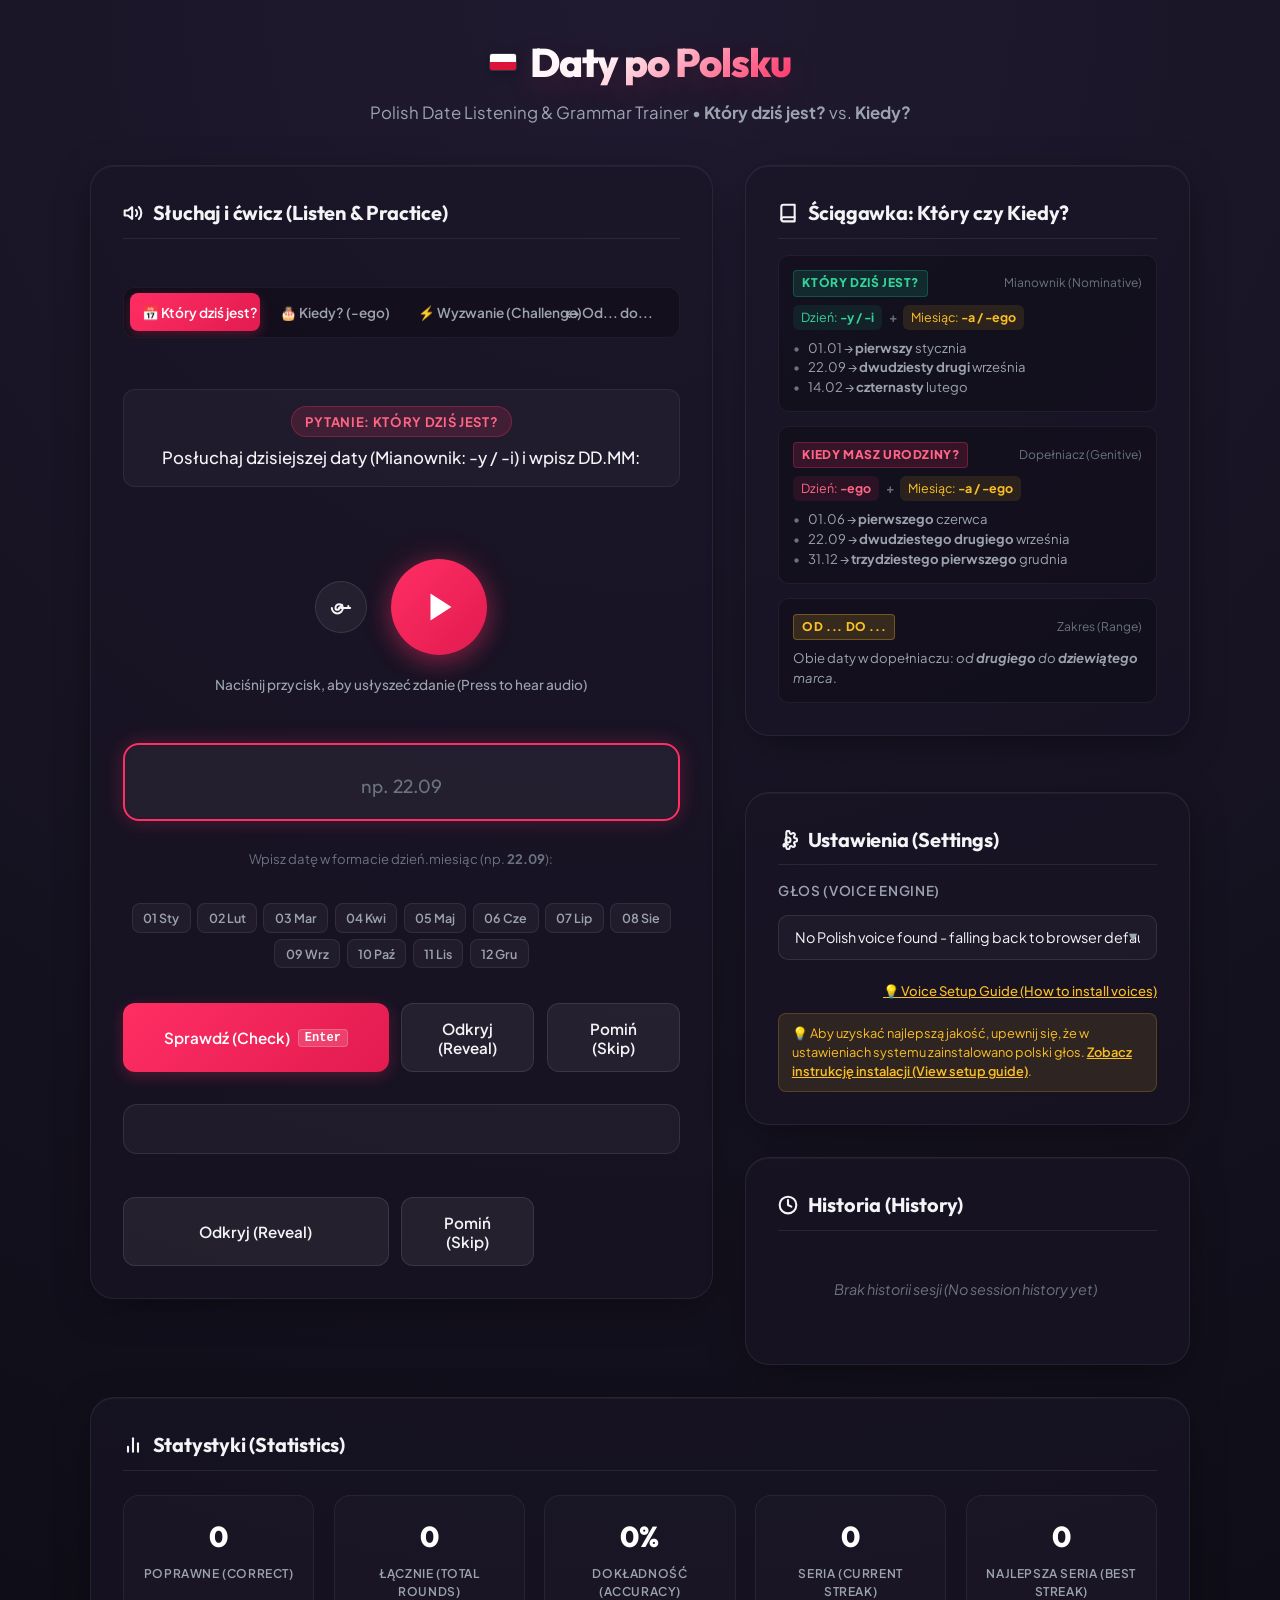
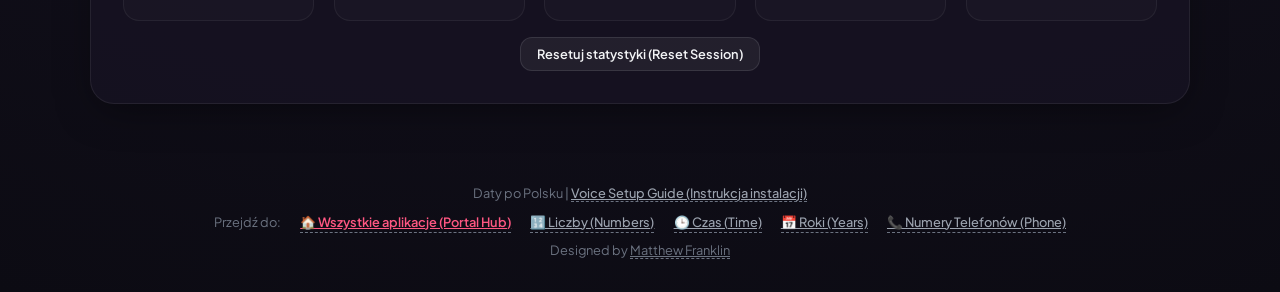
==== index.html @ b7b201a8 "Link Matthew Franklin to LinkedIn profile in footer" ====
<!DOCTYPE html>
<html lang="pl" translate="no">
<head>
  <meta charset="UTF-8">
  <meta name="viewport" content="width=device-width, initial-scale=1.0">
  <meta name="google" content="notranslate">
  <meta name="google-site-verification" content="v5Ync3db5ME_PkkIbZeIAOeTJxsqjsdKLY2sR4P2wmw" />
  <meta name="msvalidate.01" content="9C61C7104EEFD86EE01BC7C913FAF955" />
  <title>Daty po Polsku | Polish Dates (Który vs Kiedy) Practice</title>
  <meta name="description" content="Master Polish calendar dates listening practice and grammatical declensions: Który dziś jest? vs Kiedy? (-y/-i vs -ego) and date ranges (od... do...).">
  <link rel="stylesheet" href="style.css">
  <link rel="icon" type="image/svg+xml" href="favicon.svg">

  <!-- GoatCounter analytics -->
  <script data-goatcounter="https://ippikin.goatcounter.com/count"
          async src="//gc.zgo.at/count.js"></script>
</head>
<body>
  <div class="container">
    <header>
      <div class="logo-wrapper">
        <div class="polish-flag-badge">
          <div class="flag-white"></div>
          <div class="flag-red"></div>
        </div>
        <h1>Daty po Polsku</h1>
      </div>
      <p>Polish Date Listening & Grammar Trainer • <strong>Który dziś jest?</strong> vs. <strong>Kiedy?</strong></p>
    </header>

    <main class="app-grid">
      <!-- Left Column: Interactive Practice -->
      <section class="glass-panel practice-card" id="practice-card-section">
        <div class="practice-header">
          <h2 class="panel-title">
            <svg width="20" height="20" viewBox="0 0 24 24" fill="none" stroke="currentColor" stroke-width="2.5" stroke-linecap="round" stroke-linejoin="round">
              <polygon points="11 5 6 9 2 9 2 15 6 15 11 19 11 5"></polygon>
              <path d="M19.07 4.93a10 10 0 0 1 0 14.14M15.54 8.46a5 5 0 0 1 0 7.07"></path>
            </svg>
            Słuchaj i ćwicz (Listen & Practice)
          </h2>
        </div>

        <!-- Mode Selector Tabs -->
        <div class="mode-tabs" role="tablist">
          <button class="mode-tab active" data-mode="ktory" title="Mianownik (-y / -i): Dziś jest...">
            📅 Który dziś jest?
          </button>
          <button class="mode-tab" data-mode="kiedy" title="Dopełniacz (-ego): Urodziny mam...">
            🎂 Kiedy? (-ego)
          </button>
          <button class="mode-tab" data-mode="challenge" title="Grammar Challenge: Wybierz poprawną końcówkę">
            ⚡ Wyzwanie (Challenge)
          </button>
          <button class="mode-tab" data-mode="ranges" title="Zakres dat: Od... do...">
            ↔️ Od... do...
          </button>
        </div>

        <!-- Context & Question Banner -->
        <div class="context-banner" id="context-banner">
          <div class="context-badge" id="context-badge">Pytanie: Który dziś jest?</div>
          <div class="context-prompt" id="context-prompt">Posłuchaj daty i zapisz dzień oraz miesiąc (DD.MM)</div>
        </div>

        <div class="audio-section">
          <div class="audio-controls">
            <!-- Slow Speech Button -->
            <button class="play-slow-btn" id="play-slow-btn" title="Graj powoli (Play slow speed - 0.55x)">
              <svg xmlns="http://www.w3.org/2000/svg" width="22" height="22" viewBox="0 0 24 24" fill="none" stroke="currentColor" stroke-width="2.2" stroke-linecap="round" stroke-linejoin="round">
                <path d="M2 13a6 6 0 1 0 12 0 4 4 0 1 0-8 0 2 2 0 1 0 4 0" />
                <path d="m10 13 3.3-3.3" />
                <path d="M12 13h10" />
                <path d="M20 11v2" />
              </svg>
            </button>

            <!-- Main Play Button -->
            <button class="play-main-btn" id="play-btn" title="Graj (Play normal speed - 1.0x)">
              <svg viewBox="0 0 24 24">
                <polygon points="5,3 19,12 5,21"></polygon>
              </svg>
            </button>
          </div>
          <div class="audio-hint" id="audio-hint">Naciśnij przycisk, aby usłyszeć zdanie (Press to hear audio)</div>
        </div>

        <!-- Input Form (Standard Date Input) -->
        <div class="input-form" id="standard-input-form">
          <div class="input-group">
            <input type="text" id="user-input" class="input-field" placeholder="DD.MM (np. 20.03)" autocomplete="off" required>
          </div>
          <div class="input-helper-text" id="input-helper-text">Wpisz datę w formacie dzień.miesiąc (np. <strong>15.05</strong>) lub wybierz poniżej:</div>
          
          <!-- Quick Month helper chips -->
          <div class="month-chips" id="month-chips">
            <button type="button" class="month-chip" data-month="01">01 Sty</button>
            <button type="button" class="month-chip" data-month="02">02 Lut</button>
            <button type="button" class="month-chip" data-month="03">03 Mar</button>
            <button type="button" class="month-chip" data-month="04">04 Kwi</button>
            <button type="button" class="month-chip" data-month="05">05 Maj</button>
            <button type="button" class="month-chip" data-month="06">06 Cze</button>
            <button type="button" class="month-chip" data-month="07">07 Lip</button>
            <button type="button" class="month-chip" data-month="08">08 Sie</button>
            <button type="button" class="month-chip" data-month="09">09 Wrz</button>
            <button type="button" class="month-chip" data-month="10">10 Paź</button>
            <button type="button" class="month-chip" data-month="11">11 Lis</button>
            <button type="button" class="month-chip" data-month="12">12 Gru</button>
          </div>

          <div class="form-buttons">
            <button class="btn btn-primary" id="check-btn">Sprawdź (Check) <span class="kbd">Enter</span></button>
            <button class="btn btn-secondary" id="reveal-btn" title="Odkryj odpowiedź (Reveal spelling and answer)">Odkryj (Reveal)</button>
            <button class="btn btn-secondary" id="skip-btn" title="Pomiń tę datę (Skip to next date)">Pomiń (Skip)</button>
          </div>
        </div>

        <!-- Grammar Choice Form (For Mode 3: Challenge) -->
        <div class="grammar-choice-form hidden" id="grammar-choice-form">
          <div class="grammar-sentence-box" id="grammar-sentence-box">
            <!-- Rendered by JS -->
          </div>
          <div class="grammar-choices-grid" id="grammar-choices-grid">
            <!-- Buttons injected by JS -->
          </div>
          <div class="form-buttons" style="margin-top: 1.2rem;">
            <button class="btn btn-secondary" id="challenge-reveal-btn">Odkryj (Reveal)</button>
            <button class="btn btn-secondary" id="challenge-skip-btn">Pomiń (Skip)</button>
          </div>
        </div>

        <!-- Feedback UI -->
        <div class="feedback hidden" id="feedback">
          <div class="feedback-header">
            <h3 id="feedback-title">Dobrze! (Correct!)</h3>
          </div>
          <div class="feedback-details" id="feedback-message">
            Data: <strong>01.06</strong>
          </div>
          <div class="feedback-spelling" id="feedback-spelling">
            Słownie (In words): <span class="polish-spelling-highlight">pierwszego czerwca</span>
          </div>
          <div class="grammar-rule-tip" id="grammar-rule-tip">
            💡 <strong>Reguła (Rule):</strong> W pytaniu <em>Kiedy?</em> dzień otrzymuje końcówkę <strong>-ego</strong>, a miesiąc dopełniacz <strong>-a / -ego</strong>.
          </div>
        </div>
      </section>

      <!-- Right Column: Settings & Grammar Cheat Sheet -->
      <div class="config-card">
        <!-- Grammar Cheat Sheet Card -->
        <section class="glass-panel cheat-sheet-card">
          <h2 class="panel-title">
            <svg width="20" height="20" viewBox="0 0 24 24" fill="none" stroke="currentColor" stroke-width="2.5" stroke-linecap="round" stroke-linejoin="round">
              <path d="M4 19.5A2.5 2.5 0 0 1 6.5 17H20"></path>
              <path d="M6.5 2H20v20H6.5A2.5 2.5 0 0 1 4 19.5v-15A2.5 2.5 0 0 1 6.5 2z"></path>
            </svg>
            Ściągawka: Który czy Kiedy?
          </h2>

          <div class="cheat-sheet-content">
            <div class="rule-box rule-ktory">
              <div class="rule-header">
                <span class="rule-tag tag-ktory">KTÓRY DZIŚ JEST?</span>
                <span class="rule-sub">Mianownik (Nominative)</span>
              </div>
              <div class="rule-formula">
                <span class="badge-formula nom-badge">Dzień: <strong>-y / -i</strong></span>
                <span class="formula-plus">+</span>
                <span class="badge-formula month-badge">Miesiąc: <strong>-a / -ego</strong></span>
              </div>
              <ul class="rule-examples">
                <li>01.01 → <strong>pierwszy</strong> stycznia</li>
                <li>22.09 → <strong>dwudziesty drugi</strong> września</li>
                <li>14.02 → <strong>czternasty</strong> lutego</li>
              </ul>
            </div>

            <div class="rule-box rule-kiedy">
              <div class="rule-header">
                <span class="rule-tag tag-kiedy">KIEDY MASZ URODZINY?</span>
                <span class="rule-sub">Dopełniacz (Genitive)</span>
              </div>
              <div class="rule-formula">
                <span class="badge-formula gen-badge">Dzień: <strong>-ego</strong></span>
                <span class="formula-plus">+</span>
                <span class="badge-formula month-badge">Miesiąc: <strong>-a / -ego</strong></span>
              </div>
              <ul class="rule-examples">
                <li>01.06 → <strong>pierwszego</strong> czerwca</li>
                <li>22.09 → <strong>dwudziestego drugiego</strong> września</li>
                <li>31.12 → <strong>trzydziestego pierwszego</strong> grudnia</li>
              </ul>
            </div>

            <div class="rule-box rule-od-do">
              <div class="rule-header">
                <span class="rule-tag tag-od-do">OD ... DO ...</span>
                <span class="rule-sub">Zakres (Range)</span>
              </div>
              <p class="rule-text">Obie daty w dopełniaczu: <em>od <strong>drugiego</strong> do <strong>dziewiątego</strong> marca</em>.</p>
            </div>
          </div>
        </section>

        <!-- Settings Panel -->
        <section class="glass-panel">
          <h2 class="panel-title">
            <svg width="20" height="20" viewBox="0 0 24 24" fill="none" stroke="currentColor" stroke-width="2.5" stroke-linecap="round" stroke-linejoin="round">
              <circle cx="12" cy="12" r="3"></circle>
              <path d="M19.4 15a1.65 1.65 0 0 0 .33 1.82l.06.06a2 2 0 1 1-2.83 2.83l-.06-.06a1.65 1.65 0 0 0-1.82-.33 1.65 1.65 0 0 0-1 1.51V21a2 2 0 0 1-4 0v-.09A1.65 1.65 0 0 0 9 19.4a1.65 1.65 0 0 0-1.82.33l-.06.06a2 2 0 1 1 2.83-2.83l.06.06a1.65 1.65 0 0 0 1.82.33H9a1.65 1.65 0 0 0 1-1.51V3a2 2 0 0 1 4 0v.09a1.65 1.65 0 0 0 1 1.51 1.65 1.65 0 0 0 1.82-.33l.06-.06a2 2 0 1 1 2.83 2.83l-.06.06a1.65 1.65 0 0 0-.33 1.82V9a1.65 1.65 0 0 0 1.51 1H21a2 2 0 0 1 0 4h-.09a1.65 1.65 0 0 0-1.51 1z"></path>
            </svg>
            Ustawienia (Settings)
          </h2>

          <div class="section-group">
            <label for="voice-select">Głos (Voice Engine)</label>
            <div class="select-wrapper">
              <select id="voice-select" class="custom-select">
                <option value="">Wyszukiwanie głosów... (Loading voices...)</option>
              </select>
            </div>
            <div style="margin-top: 0.5rem; display: flex; justify-content: flex-end;">
              <a href="instructions.html" style="font-size: 0.82rem; color: #fbbf24; text-decoration: underline; font-weight: 500;">
                💡 Voice Setup Guide (How to install voices)
              </a>
            </div>
            <div class="voice-warning" id="voice-warning">
              💡 Aby uzyskać najlepszą jakość, upewnij się, że w ustawieniach systemu zainstalowano polski głos. <a href="instructions.html" style="color: #fbbf24; text-decoration: underline; font-weight: 600;">Zobacz instrukcję instalacji (View setup guide)</a>.
            </div>
          </div>
        </section>

        <!-- History Panel -->
        <section class="glass-panel history-card">
          <h2 class="panel-title">
            <svg width="20" height="20" viewBox="0 0 24 24" fill="none" stroke="currentColor" stroke-width="2.5" stroke-linecap="round" stroke-linejoin="round">
              <circle cx="12" cy="12" r="10"></circle>
              <polyline points="12 6 12 12 16 14"></polyline>
            </svg>
            Historia (History)
          </h2>
          <ul class="history-list" id="history-list">
            <li class="history-empty">Brak historii sesji (No session history yet)</li>
          </ul>
        </section>
      </div>

      <!-- Statistics Panel (Full Width Bottom) -->
      <section class="glass-panel stats-container">
        <h2 class="panel-title" style="margin-bottom: 1.5rem;">
          <svg width="20" height="20" viewBox="0 0 24 24" fill="none" stroke="currentColor" stroke-width="2.5" stroke-linecap="round" stroke-linejoin="round">
            <line x1="18" y1="20" x2="18" y2="10"></line>
            <line x1="12" y1="20" x2="12" y2="4"></line>
            <line x1="6" y1="20" x2="6" y2="14"></line>
          </svg>
          Statystyki (Statistics)
        </h2>
        <div class="stats-grid">
          <div class="stat-card">
            <div class="stat-val" id="stats-correct">0</div>
            <div class="stat-label">Poprawne (Correct)</div>
          </div>
          <div class="stat-card">
            <div class="stat-val" id="stats-total">0</div>
            <div class="stat-label">Łącznie (Total Rounds)</div>
          </div>
          <div class="stat-card">
            <div class="stat-val" id="stats-accuracy">0%</div>
            <div class="stat-label">Dokładność (Accuracy)</div>
          </div>
          <div class="stat-card">
            <div class="stat-val" id="stats-streak">0</div>
            <div class="stat-label">Seria (Current Streak)</div>
          </div>
          <div class="stat-card">
            <div class="stat-val" id="stats-max-streak">0</div>
            <div class="stat-label">Najlepsza seria (Best Streak)</div>
          </div>
        </div>
        <div style="display: flex; justify-content: center;">
          <button class="btn btn-secondary reset-stats-btn" id="reset-stats-btn">Resetuj statystyki (Reset Session)</button>
        </div>
      </section>
    </main>

    <footer>
      <p>Daty po Polsku | <a href="instructions.html" style="color: var(--text-secondary); text-decoration: underline; font-weight: 500;">Voice Setup Guide (Instrukcja instalacji)</a></p>
      <p style="margin-top: 0.6rem; display: flex; gap: 1.2rem; justify-content: center; flex-wrap: wrap;">
        <span>Przejdź do:</span>
        <a href="https://ippikin.github.io/" style="color: var(--accent-red-hover); text-decoration: underline; font-weight: 600; display: inline-flex; align-items: center; gap: 4px; vertical-align: middle;">
          🏠 Wszystkie aplikacje (Portal Hub)
        </a>
        <a href="https://ippikin.github.io/polish-number-practice/" style="color: var(--text-secondary); text-decoration: underline; font-weight: 500; display: inline-flex; align-items: center; gap: 4px; vertical-align: middle;">
          🔢 Liczby (Numbers)
        </a>
        <a href="https://ippikin.github.io/polish-times-practice/" style="color: var(--text-secondary); text-decoration: underline; font-weight: 500; display: inline-flex; align-items: center; gap: 4px; vertical-align: middle;">
          🕒 Czas (Time)
        </a>
        <a href="https://ippikin.github.io/polish-years-practice/" style="color: var(--text-secondary); text-decoration: underline; font-weight: 500; display: inline-flex; align-items: center; gap: 4px; vertical-align: middle;">
          📅 Roki (Years)
        </a>
        <a href="https://ippikin.github.io/polish-telephone-practice/" style="color: var(--text-secondary); text-decoration: underline; font-weight: 500; display: inline-flex; align-items: center; gap: 4px; vertical-align: middle;">
          📞 Numery Telefonów (Phone)
        </a>
      </p>
      <p style="margin-top: 0.5rem;">Designed by <a href="https://www.linkedin.com/in/matthew-franklin-eu-uk/" target="_blank" rel="noopener noreferrer" style="color: inherit; text-decoration: underline;">Matthew Franklin</a></p>
    </footer>
  </div>

  <script src="app.js?v=1"></script>
</body>
</html>
---- style.css ----
/* 
   Polish Number Listening Practice - Styling
   Dark Glassmorphism Theme with Polish Flag Crimson/White Accents
*/

@import url('https://fonts.googleapis.com/css2?family=Outfit:wght@300;400;500;600;700;800&family=Plus+Jakarta+Sans:wght@300;400;500;600;700&display=swap');

:root {
  --bg-gradient: radial-gradient(circle at 50% 0%, #201a30 0%, #0c0b13 100%);
  --panel-bg: rgba(25, 21, 38, 0.65);
  --panel-border: rgba(255, 255, 255, 0.07);
  --panel-glow: 0 10px 40px -10px rgba(0, 0, 0, 0.5);
  
  --accent-red: #ff2e63;
  --accent-red-glow: rgba(255, 46, 99, 0.25);
  --accent-red-hover: #ff5782;
  
  --accent-white: #ffffff;
  --accent-white-glow: rgba(255, 255, 255, 0.15);
  
  --text-primary: #f3f4f6;
  --text-secondary: #9ca3af;
  --text-muted: #6b7280;
  
  --color-success: #10b981;
  --color-success-glow: rgba(16, 185, 129, 0.15);
  --color-danger: #ef4444;
  --color-danger-glow: rgba(239, 68, 68, 0.15);
  
  --font-display: 'Outfit', sans-serif;
  --font-sans: 'Plus Jakarta Sans', sans-serif;
  
  --transition-smooth: all 0.3s cubic-bezier(0.4, 0, 0.2, 1);
  --transition-bounce: all 0.4s cubic-bezier(0.175, 0.885, 0.32, 1.275);
}

* {
  box-sizing: border-box;
  margin: 0;
  padding: 0;
}

body {
  font-family: var(--font-sans);
  background: var(--bg-gradient);
  color: var(--text-primary);
  min-height: 100vh;
  display: flex;
  flex-direction: column;
  align-items: center;
  padding: 2rem 1rem;
  overflow-x: hidden;
  line-height: 1.5;
}

.container {
  width: 100%;
  max-width: 1100px;
  margin: 0 auto;
  display: flex;
  flex-direction: column;
  gap: 2rem;
}

/* Header Styling */
header {
  text-align: center;
  margin-bottom: 0.5rem;
  animation: fadeInDown 0.8s ease-out;
}

.logo-wrapper {
  display: flex;
  align-items: center;
  justify-content: center;
  gap: 0.8rem;
  margin-bottom: 0.5rem;
}

.polish-flag-badge {
  display: inline-flex;
  flex-direction: column;
  width: 28px;
  height: 18px;
  border-radius: 3px;
  overflow: hidden;
  box-shadow: 0 2px 8px rgba(0, 0, 0, 0.3);
  border: 1px solid rgba(255, 255, 255, 0.1);
}

.flag-white {
  background: #ffffff;
  flex: 1;
}

.flag-red {
  background: #dc143c;
  flex: 1;
}

h1 {
  font-family: var(--font-display);
  font-weight: 800;
  font-size: 2.5rem;
  letter-spacing: -0.025em;
  background: linear-gradient(135deg, var(--accent-white) 30%, var(--accent-red) 100%);
  -webkit-background-clip: text;
  -webkit-text-fill-color: transparent;
  text-shadow: 0 10px 30px rgba(255, 46, 99, 0.15);
}

header p {
  color: var(--text-secondary);
  font-size: 1.05rem;
  font-weight: 400;
}

/* Main Grid Layout */
.app-grid {
  display: grid;
  grid-template-columns: 1.4fr 1fr;
  gap: 2rem;
  align-items: start;
  animation: fadeInUp 0.8s ease-out 0.2s both;
}

@media (max-width: 900px) {
  .app-grid {
    grid-template-columns: 1fr;
  }
}

/* Glassmorphic Panel Base */
.glass-panel {
  background: var(--panel-bg);
  backdrop-filter: blur(16px);
  -webkit-backdrop-filter: blur(16px);
  border: 1px solid var(--panel-border);
  border-radius: 24px;
  padding: 2rem;
  box-shadow: var(--panel-glow), inset 0 1px 1px rgba(255, 255, 255, 0.05);
  transition: var(--transition-smooth);
}

.glass-panel:hover {
  border-color: rgba(255, 255, 255, 0.12);
  box-shadow: 0 15px 50px -10px rgba(0, 0, 0, 0.6), 0 0 30px rgba(255, 46, 99, 0.03);
}

/* Main Practice Card */
.practice-card {
  display: flex;
  flex-direction: column;
  gap: 2rem;
  position: relative;
  overflow: hidden;
}

/* Audio Player Section */
.audio-section {
  display: flex;
  flex-direction: column;
  align-items: center;
  gap: 1.2rem;
  padding: 1rem 0;
}

.audio-controls {
  display: flex;
  gap: 1.5rem;
  align-items: center;
}

.play-main-btn {
  width: 96px;
  height: 96px;
  border-radius: 50%;
  background: linear-gradient(135deg, var(--accent-red) 0%, #e21b50 100%);
  border: none;
  cursor: pointer;
  display: flex;
  align-items: center;
  justify-content: center;
  box-shadow: 0 0 30px var(--accent-red-glow), 0 8px 24px rgba(255, 46, 99, 0.3);
  transition: var(--transition-bounce);
  outline: none;
  position: relative;
}

.play-main-btn::after {
  content: '';
  position: absolute;
  top: -6px;
  left: -6px;
  right: -6px;
  bottom: -6px;
  border-radius: 50%;
  border: 2px solid var(--accent-red);
  opacity: 0;
  transition: var(--transition-smooth);
}

.play-main-btn:hover {
  transform: scale(1.08);
  box-shadow: 0 0 45px rgba(255, 46, 99, 0.5), 0 10px 28px rgba(255, 46, 99, 0.4);
}

.play-main-btn:hover::after {
  opacity: 0.4;
  transform: scale(1.05);
}

.play-main-btn:active {
  transform: scale(0.95);
}

.play-main-btn svg {
  width: 36px;
  height: 36px;
  fill: #ffffff;
  margin-left: 4px; /* offset play icon visually */
  transition: var(--transition-smooth);
}

.play-main-btn.playing {
  animation: pulse 1.2s infinite;
  background: linear-gradient(135deg, #10b981 0%, #059669 100%);
  box-shadow: 0 0 30px rgba(16, 185, 129, 0.4);
}

.play-main-btn.playing svg {
  margin-left: 0;
  transform: scale(1.1);
}

.play-slow-btn {
  background: rgba(255, 255, 255, 0.05);
  border: 1px solid rgba(255, 255, 255, 0.1);
  color: var(--text-primary);
  width: 52px;
  height: 52px;
  border-radius: 50%;
  cursor: pointer;
  display: flex;
  align-items: center;
  justify-content: center;
  transition: var(--transition-smooth);
}

.play-slow-btn:hover {
  background: rgba(255, 255, 255, 0.12);
  border-color: rgba(255, 255, 255, 0.2);
  transform: scale(1.05);
}

.play-slow-btn.playing {
  background: var(--color-success-glow);
  color: var(--color-success);
  border-color: var(--color-success);
}

.audio-hint {
  font-size: 0.85rem;
  color: var(--text-secondary);
  font-weight: 500;
  display: flex;
  align-items: center;
  gap: 0.4rem;
}

/* Practice Input Form */
.input-form {
  display: flex;
  flex-direction: column;
  gap: 1.2rem;
  width: 100%;
}

.input-group {
  position: relative;
  display: flex;
  align-items: center;
  border-radius: 16px;
  background: rgba(255, 255, 255, 0.03);
  border: 2px solid rgba(255, 255, 255, 0.08);
  transition: var(--transition-smooth);
  box-shadow: inset 0 2px 4px rgba(0, 0, 0, 0.2);
}

.input-group:focus-within {
  border-color: var(--accent-red);
  box-shadow: 0 0 20px var(--accent-red-glow), inset 0 2px 4px rgba(0, 0, 0, 0.1);
  background: rgba(255, 255, 255, 0.05);
}

.input-field {
  width: 100%;
  background: transparent;
  border: none;
  outline: none;
  color: #ffffff;
  font-family: var(--font-display);
  font-size: 1.8rem;
  font-weight: 700;
  padding: 1.2rem 1.5rem;
  text-align: center;
  letter-spacing: 2px;
}

.input-field::placeholder {
  color: var(--text-muted);
  font-size: 1.2rem;
  font-weight: 400;
  letter-spacing: 0;
}

/* Chrome/Safari spin button removal */
.input-field::-webkit-outer-spin-button,
.input-field::-webkit-inner-spin-button {
  -webkit-appearance: none;
  margin: 0;
}

/* Firefox spin button removal */
.input-field[type=number] {
  -moz-appearance: textfield;
}

.form-buttons {
  display: grid;
  grid-template-columns: 2fr 1fr 1fr;
  gap: 0.8rem;
}

@media (max-width: 500px) {
  .form-buttons {
    grid-template-columns: 1fr;
  }
}

/* Buttons Base */
.btn {
  font-family: var(--font-sans);
  font-weight: 600;
  font-size: 0.95rem;
  padding: 0.9rem 1.5rem;
  border-radius: 12px;
  cursor: pointer;
  transition: var(--transition-smooth);
  display: inline-flex;
  align-items: center;
  justify-content: center;
  gap: 0.5rem;
  outline: none;
  text-decoration: none;
}

.btn-primary {
  background: linear-gradient(135deg, var(--accent-red) 0%, #e21b50 100%);
  color: #ffffff;
  border: none;
  box-shadow: 0 4px 15px var(--accent-red-glow);
}

.btn-primary:hover:not(:disabled) {
  transform: translateY(-2px);
  box-shadow: 0 6px 20px rgba(255, 46, 99, 0.4);
  background: linear-gradient(135deg, var(--accent-red-hover) 0%, var(--accent-red) 100%);
}

.btn-primary:active:not(:disabled) {
  transform: translateY(0);
}

.btn-secondary {
  background: rgba(255, 255, 255, 0.06);
  color: var(--text-primary);
  border: 1px solid rgba(255, 255, 255, 0.1);
}

.btn-secondary:hover:not(:disabled) {
  background: rgba(255, 255, 255, 0.12);
  border-color: rgba(255, 255, 255, 0.2);
}

.btn:disabled {
  opacity: 0.5;
  cursor: not-allowed;
  transform: none !important;
  box-shadow: none !important;
}

.kbd {
  background: rgba(255, 255, 255, 0.15);
  border-radius: 4px;
  padding: 1px 6px;
  font-size: 0.75rem;
  font-family: monospace;
  border: 1px solid rgba(255, 255, 255, 0.2);
}

/* Feedback Element styling */
.feedback {
  border-radius: 16px;
  padding: 1.5rem;
  display: flex;
  flex-direction: column;
  gap: 0.8rem;
  animation: slideInUp 0.4s cubic-bezier(0.175, 0.885, 0.32, 1.275);
  border-left: 4px solid transparent;
}

.feedback.hidden {
  display: none !important;
}

.feedback.correct {
  background: var(--color-success-glow);
  border-color: var(--color-success);
  box-shadow: 0 0 25px rgba(16, 185, 129, 0.05);
}

.feedback.incorrect {
  background: var(--color-danger-glow);
  border-color: var(--color-danger);
  box-shadow: 0 0 25px rgba(239, 68, 68, 0.05);
}

.feedback-header {
  display: flex;
  justify-content: space-between;
  align-items: center;
}

.feedback h3 {
  font-family: var(--font-display);
  font-size: 1.25rem;
  font-weight: 700;
}

.feedback.correct h3 {
  color: var(--color-success);
}

.feedback.incorrect h3 {
  color: var(--color-danger);
}

.feedback-details {
  font-size: 1.1rem;
}

.feedback-spelling {
  font-size: 1rem;
  background: rgba(0, 0, 0, 0.2);
  padding: 0.75rem 1rem;
  border-radius: 10px;
  border: 1px solid rgba(255, 255, 255, 0.05);
}

.polish-spelling-highlight {
  font-weight: 700;
  color: var(--accent-red-hover);
  letter-spacing: 0.02em;
}

.next-round-btn {
  margin-top: 0.5rem;
  animation: pulseButton 2s infinite;
}

/* Side/Configuration Card */
.config-card {
  display: flex;
  flex-direction: column;
  gap: 2rem;
}

.panel-title {
  font-family: var(--font-display);
  font-weight: 700;
  font-size: 1.25rem;
  letter-spacing: -0.01em;
  margin-bottom: 1rem;
  display: flex;
  align-items: center;
  gap: 0.6rem;
  border-bottom: 1px solid rgba(255, 255, 255, 0.08);
  padding-bottom: 0.6rem;
}

.section-group {
  display: flex;
  flex-direction: column;
  gap: 0.8rem;
}

.section-group label {
  font-size: 0.85rem;
  font-weight: 600;
  text-transform: uppercase;
  letter-spacing: 0.05em;
  color: var(--text-secondary);
}

/* Dial Pad UI */
.dial-pad {
  display: grid;
  grid-template-columns: repeat(3, 1fr);
  gap: 1rem;
  margin-top: 1.5rem;
  max-width: 280px;
  margin-left: auto;
  margin-right: auto;
}

.dial-btn {
  background: rgba(255, 255, 255, 0.05);
  border: 1px solid rgba(255, 255, 255, 0.08);
  border-radius: 50%;
  aspect-ratio: 1;
  display: flex;
  flex-direction: column;
  align-items: center;
  justify-content: center;
  color: var(--text-primary);
  font-family: var(--font-sans);
  cursor: pointer;
  transition: var(--transition-smooth);
  font-size: 1.8rem;
  font-weight: 300;
}

.dial-btn:hover {
  background: rgba(255, 255, 255, 0.12);
  border-color: rgba(255, 255, 255, 0.2);
  transform: translateY(-2px);
}

.dial-btn:active {
  background: rgba(255, 255, 255, 0.2);
  transform: translateY(0);
}

.dial-sub {
  font-size: 0.6rem;
  font-weight: 600;
  letter-spacing: 1px;
  color: var(--text-secondary);
  text-transform: uppercase;
  margin-top: -2px;
}

.dial-action {
  font-size: 1.2rem;
  font-weight: 500;
  color: var(--text-secondary);
}



/* Custom Dropdown select */
.select-wrapper {
  position: relative;
}

.custom-select {
  width: 100%;
  background: rgba(255, 255, 255, 0.03);
  border: 1px solid rgba(255, 255, 255, 0.1);
  color: var(--text-primary);
  border-radius: 10px;
  padding: 0.8rem 1rem;
  font-family: var(--font-sans);
  font-size: 0.9rem;
  outline: none;
  cursor: pointer;
  appearance: none;
  -webkit-appearance: none;
  transition: var(--transition-smooth);
}

.custom-select:focus {
  border-color: var(--accent-red);
  background: rgba(255, 255, 255, 0.06);
}

.select-wrapper::after {
  content: '▼';
  font-size: 0.7rem;
  position: absolute;
  right: 1.2rem;
  top: 50%;
  transform: translateY(-50%);
  color: var(--text-secondary);
  pointer-events: none;
}

.voice-warning {
  font-size: 0.8rem;
  color: #fbbf24;
  background: rgba(251, 191, 36, 0.1);
  padding: 0.6rem 0.8rem;
  border-radius: 8px;
  border: 1px solid rgba(251, 191, 36, 0.2);
  display: none;
}

/* Statistics Grid */
.stats-container {
  grid-column: 1 / -1;
}

.stats-grid {
  display: grid;
  grid-template-columns: repeat(auto-fit, minmax(160px, 1fr));
  gap: 1.2rem;
}

.stat-card {
  background: rgba(255, 255, 255, 0.02);
  border: 1px solid rgba(255, 255, 255, 0.06);
  border-radius: 16px;
  padding: 1.2rem;
  text-align: center;
  display: flex;
  flex-direction: column;
  gap: 0.4rem;
  transition: var(--transition-smooth);
}

.stat-card:hover {
  background: rgba(255, 255, 255, 0.04);
  border-color: rgba(255, 255, 255, 0.1);
  transform: translateY(-2px);
}

.stat-val {
  font-family: var(--font-display);
  font-size: 1.8rem;
  font-weight: 800;
  color: #ffffff;
}

.stat-label {
  font-size: 0.75rem;
  font-weight: 600;
  text-transform: uppercase;
  color: var(--text-secondary);
  letter-spacing: 0.05em;
}

.reset-stats-btn {
  margin-top: 1rem;
  align-self: center;
  font-size: 0.8rem;
  padding: 0.5rem 1rem;
}

/* History Card */
.history-card {
  display: flex;
  flex-direction: column;
  max-height: 480px;
}

.history-list {
  list-style: none;
  overflow-y: auto;
  padding-right: 0.3rem;
  display: flex;
  flex-direction: column;
  gap: 0.8rem;
  flex: 1;
}

/* Custom Scrollbar for history */
.history-list::-webkit-scrollbar {
  width: 6px;
}

.history-list::-webkit-scrollbar-track {
  background: rgba(0, 0, 0, 0.1);
  border-radius: 3px;
}

.history-list::-webkit-scrollbar-thumb {
  background: rgba(255, 255, 255, 0.1);
  border-radius: 3px;
}

.history-list::-webkit-scrollbar-thumb:hover {
  background: rgba(255, 255, 255, 0.2);
}

.history-empty {
  color: var(--text-muted);
  text-align: center;
  font-size: 0.9rem;
  padding: 2rem 0;
  font-style: italic;
}

.history-item {
  background: rgba(255, 255, 255, 0.02);
  border: 1px solid rgba(255, 255, 255, 0.05);
  border-radius: 12px;
  padding: 0.8rem 1rem;
  display: flex;
  flex-direction: column;
  gap: 0.4rem;
  transition: var(--transition-smooth);
}

.history-item:hover {
  background: rgba(255, 255, 255, 0.04);
}

.history-item.history-correct {
  border-left: 3px solid var(--color-success);
}

.history-item.history-incorrect {
  border-left: 3px solid var(--color-danger);
}

.history-header {
  display: flex;
  align-items: center;
  gap: 0.6rem;
  font-size: 0.9rem;
}

.history-badge {
  display: inline-flex;
  align-items: center;
  justify-content: center;
  width: 18px;
  height: 18px;
  border-radius: 50%;
  font-size: 0.7rem;
  font-weight: 700;
}

.badge-correct {
  background: rgba(16, 185, 129, 0.2);
  color: var(--color-success);
}

.badge-incorrect {
  background: rgba(239, 68, 68, 0.2);
  color: var(--color-danger);
}

.history-number {
  font-family: var(--font-display);
  font-weight: 700;
  font-size: 1.05rem;
}

.history-guess {
  color: var(--text-secondary);
  font-size: 0.8rem;
  margin-right: auto;
}

.history-replay-btn {
  background: transparent;
  border: none;
  cursor: pointer;
  color: var(--text-secondary);
  font-size: 0.9rem;
  padding: 2px;
  border-radius: 4px;
  transition: var(--transition-smooth);
}

.history-replay-btn:hover {
  color: var(--text-primary);
  background: rgba(255, 255, 255, 0.08);
  transform: scale(1.1);
}

.history-spelling {
  font-size: 0.8rem;
  color: var(--text-secondary);
  white-space: nowrap;
  overflow: hidden;
  text-overflow: ellipsis;
  padding-left: 1.5rem;
  font-style: italic;
}

/* Footer Styling */
footer {
  text-align: center;
  margin-top: 3rem;
  font-size: 0.8rem;
  color: var(--text-muted);
}

footer a {
  color: var(--text-secondary);
  text-decoration: none;
  border-bottom: 1px dashed var(--text-muted);
  transition: var(--transition-smooth);
}

footer a:hover {
  color: var(--accent-red-hover);
  border-color: var(--accent-red-hover);
}

/* Animations */
@keyframes fadeInDown {
  from {
    opacity: 0;
    transform: translateY(-20px);
  }
  to {
    opacity: 1;
    transform: translateY(0);
  }
}

@keyframes fadeInUp {
  from {
    opacity: 0;
    transform: translateY(20px);
  }
  to {
    opacity: 1;
    transform: translateY(0);
  }
}

@keyframes slideInUp {
  from {
    opacity: 0;
    transform: translateY(15px);
  }
  to {
    opacity: 1;
    transform: translateY(0);
  }
}

@keyframes pulse {
  0% {
    box-shadow: 0 0 0 0 rgba(16, 185, 129, 0.4);
  }
  70% {
    box-shadow: 0 0 0 15px rgba(16, 185, 129, 0);
  }
  100% {
    box-shadow: 0 0 0 0 rgba(16, 185, 129, 0);
  }
}

@keyframes pulseButton {
  0% {
    transform: scale(1);
  }
  50% {
    transform: scale(1.02);
    box-shadow: 0 6px 22px rgba(255, 46, 99, 0.5);
  }
  100% {
    transform: scale(1);
  }
}

/* ========================================================
   Daty po Polsku: Mode Tabs & Grammar Components
   ======================================================== */

.mode-tabs {
  display: flex;
  gap: 0.5rem;
  margin-bottom: 1.2rem;
  background: rgba(0, 0, 0, 0.25);
  padding: 0.35rem;
  border-radius: 12px;
  border: 1px solid rgba(255, 255, 255, 0.05);
  overflow-x: auto;
}

.mode-tab {
  flex: 1;
  min-width: 130px;
  background: transparent;
  border: none;
  color: var(--text-secondary);
  font-family: var(--font-sans);
  font-size: 0.85rem;
  font-weight: 600;
  padding: 0.65rem 0.8rem;
  border-radius: 8px;
  cursor: pointer;
  transition: var(--transition-smooth);
  text-align: center;
  white-space: nowrap;
}

.mode-tab:hover {
  color: var(--text-primary);
  background: rgba(255, 255, 255, 0.05);
}

.mode-tab.active {
  background: linear-gradient(135deg, var(--accent-red) 0%, #e21b50 100%);
  color: #ffffff;
  box-shadow: 0 4px 12px var(--accent-red-glow);
}

/* Context Banner */
.context-banner {
  background: rgba(255, 255, 255, 0.03);
  border: 1px solid rgba(255, 255, 255, 0.07);
  border-radius: 12px;
  padding: 1rem 1.2rem;
  margin-bottom: 1.5rem;
  text-align: center;
  transition: var(--transition-smooth);
}

.context-badge {
  display: inline-block;
  font-size: 0.82rem;
  font-weight: 700;
  text-transform: uppercase;
  letter-spacing: 0.05em;
  padding: 0.3rem 0.8rem;
  border-radius: 20px;
  background: rgba(255, 46, 99, 0.15);
  color: #ff6584;
  border: 1px solid rgba(255, 46, 99, 0.3);
  margin-bottom: 0.5rem;
}

.context-prompt {
  font-size: 1.05rem;
  color: var(--text-primary);
  font-weight: 500;
}

/* Month Chips */
.month-chips {
  display: flex;
  flex-wrap: wrap;
  gap: 0.4rem;
  margin: 1rem 0;
  justify-content: center;
}

.month-chip {
  background: rgba(255, 255, 255, 0.04);
  border: 1px solid rgba(255, 255, 255, 0.08);
  color: var(--text-secondary);
  font-family: var(--font-sans);
  font-size: 0.78rem;
  font-weight: 600;
  padding: 0.35rem 0.65rem;
  border-radius: 8px;
  cursor: pointer;
  transition: var(--transition-smooth);
}

.month-chip:hover {
  background: rgba(255, 255, 255, 0.1);
  color: #ffffff;
  border-color: rgba(255, 255, 255, 0.2);
}

.month-chip.active {
  background: rgba(255, 46, 99, 0.25);
  border-color: var(--accent-red);
  color: #ffffff;
}

.input-helper-text {
  font-size: 0.82rem;
  color: var(--text-muted);
  text-align: center;
  margin-top: 0.5rem;
}

/* Grammar Challenge Mode */
.grammar-sentence-box {
  background: rgba(255, 255, 255, 0.04);
  border: 1px solid rgba(255, 255, 255, 0.09);
  border-radius: 14px;
  padding: 1.5rem;
  font-size: 1.25rem;
  line-height: 1.6;
  text-align: center;
  font-family: var(--font-display);
  font-weight: 500;
  color: var(--text-primary);
  margin-bottom: 1.5rem;
}

.grammar-sentence-box .blank {
  display: inline-block;
  min-width: 140px;
  padding: 0.2rem 0.8rem;
  margin: 0 0.3rem;
  border-bottom: 3px dashed var(--accent-red);
  color: #fbbf24;
  font-weight: 700;
}

.grammar-choices-grid {
  display: grid;
  grid-template-columns: repeat(2, 1fr);
  gap: 1rem;
}

.grammar-choice-btn {
  background: rgba(255, 255, 255, 0.05);
  border: 1.5px solid rgba(255, 255, 255, 0.1);
  border-radius: 12px;
  padding: 1.2rem 1rem;
  color: var(--text-primary);
  font-family: var(--font-display);
  font-size: 1.15rem;
  font-weight: 600;
  cursor: pointer;
  transition: var(--transition-smooth);
  display: flex;
  flex-direction: column;
  align-items: center;
  gap: 0.4rem;
}

.grammar-choice-btn:hover {
  background: rgba(255, 255, 255, 0.1);
  border-color: var(--accent-red);
  transform: translateY(-2px);
  box-shadow: 0 6px 20px rgba(0, 0, 0, 0.3);
}

.grammar-choice-btn .choice-ending {
  font-size: 0.8rem;
  font-weight: 500;
  color: var(--text-secondary);
}

.grammar-choice-btn.nom-choice .choice-ending {
  color: #34d399;
}

.grammar-choice-btn.gen-choice .choice-ending {
  color: #ff6584;
}

/* Cheat Sheet Card */
.cheat-sheet-card {
  margin-bottom: 1.5rem;
}

.cheat-sheet-content {
  display: flex;
  flex-direction: column;
  gap: 0.9rem;
}

.rule-box {
  background: rgba(0, 0, 0, 0.2);
  border: 1px solid rgba(255, 255, 255, 0.06);
  border-radius: 10px;
  padding: 0.9rem;
}

.rule-header {
  display: flex;
  justify-content: space-between;
  align-items: center;
  margin-bottom: 0.5rem;
}

.rule-tag {
  font-size: 0.75rem;
  font-weight: 800;
  letter-spacing: 0.05em;
  padding: 0.2rem 0.5rem;
  border-radius: 4px;
}

.tag-ktory {
  background: rgba(16, 185, 129, 0.15);
  color: #34d399;
  border: 1px solid rgba(16, 185, 129, 0.3);
}

.tag-kiedy {
  background: rgba(255, 46, 99, 0.15);
  color: #ff6584;
  border: 1px solid rgba(255, 46, 99, 0.3);
}

.tag-od-do {
  background: rgba(251, 191, 36, 0.15);
  color: #fbbf24;
  border: 1px solid rgba(251, 191, 36, 0.3);
}

.rule-sub {
  font-size: 0.75rem;
  color: var(--text-muted);
}

.rule-formula {
  display: flex;
  align-items: center;
  gap: 0.4rem;
  margin-bottom: 0.5rem;
  font-size: 0.8rem;
}

.badge-formula {
  padding: 0.2rem 0.5rem;
  border-radius: 6px;
  font-size: 0.78rem;
}

.nom-badge {
  background: rgba(16, 185, 129, 0.1);
  color: #34d399;
}

.gen-badge {
  background: rgba(255, 46, 99, 0.1);
  color: #ff6584;
}

.month-badge {
  background: rgba(251, 191, 36, 0.1);
  color: #fbbf24;
}

.formula-plus {
  color: var(--text-muted);
  font-weight: bold;
}

.rule-examples {
  list-style: none;
  font-size: 0.82rem;
  color: var(--text-secondary);
  line-height: 1.5;
}

.rule-examples li {
  position: relative;
  padding-left: 0.9rem;
}

.rule-examples li::before {
  content: "•";
  position: absolute;
  left: 0;
  color: var(--text-muted);
}

.rule-text {
  font-size: 0.82rem;
  color: var(--text-secondary);
}

.grammar-rule-tip {
  margin-top: 0.8rem;
  padding: 0.8rem 1rem;
  background: rgba(251, 191, 36, 0.08);
  border-left: 3px solid #fbbf24;
  border-radius: 4px;
  font-size: 0.86rem;
  color: #fef3c7;
  line-height: 1.4;
}
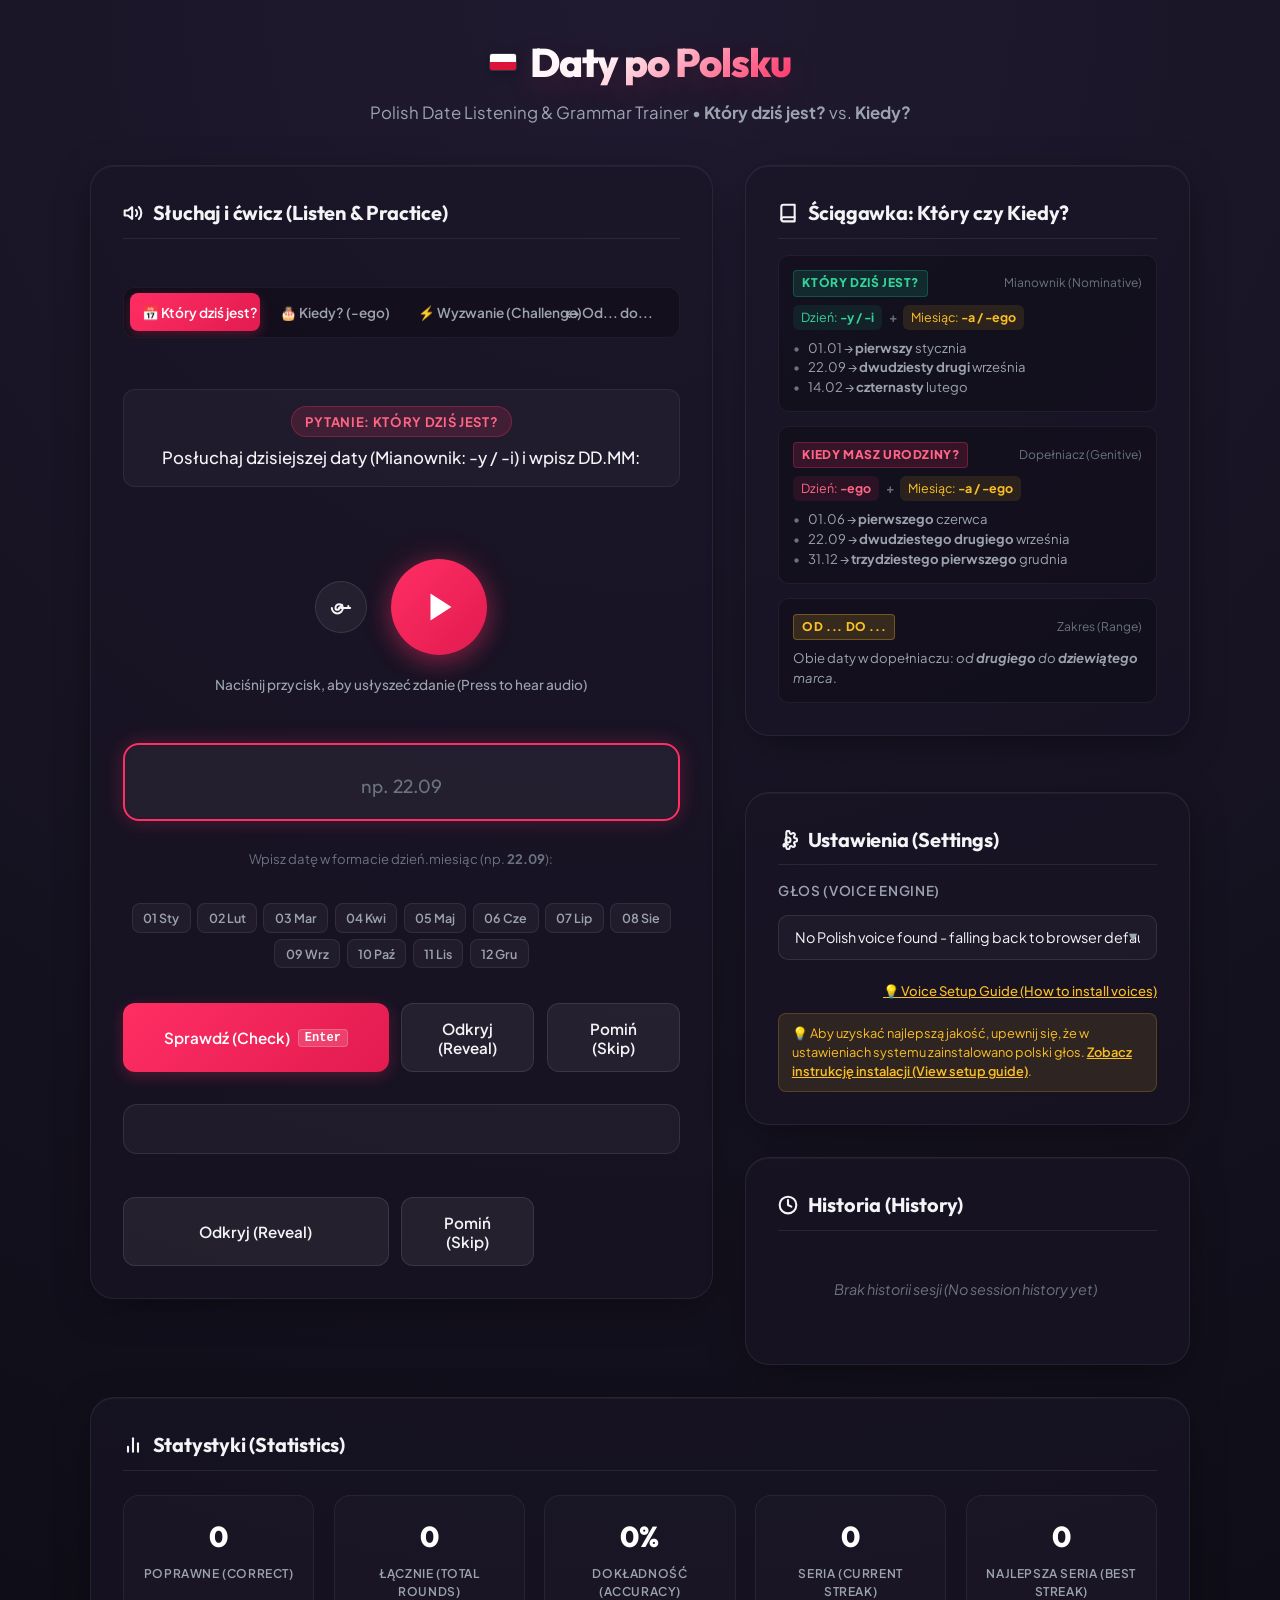
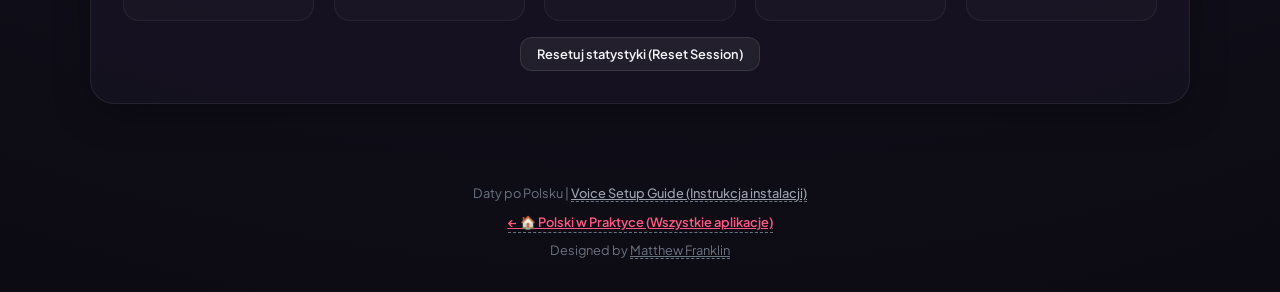
==== commit 68f5733a: "Simplify footer to only link to landing page" ====
--- a/index.html
+++ b/index.html
@@ -286,22 +286,9 @@
 
     <footer>
       <p>Daty po Polsku | <a href="instructions.html" style="color: var(--text-secondary); text-decoration: underline; font-weight: 500;">Voice Setup Guide (Instrukcja instalacji)</a></p>
-      <p style="margin-top: 0.6rem; display: flex; gap: 1.2rem; justify-content: center; flex-wrap: wrap;">
-        <span>Przejdź do:</span>
-        <a href="https://ippikin.github.io/" style="color: var(--accent-red-hover); text-decoration: underline; font-weight: 600; display: inline-flex; align-items: center; gap: 4px; vertical-align: middle;">
-          🏠 Wszystkie aplikacje (Portal Hub)
-        </a>
-        <a href="https://ippikin.github.io/polish-number-practice/" style="color: var(--text-secondary); text-decoration: underline; font-weight: 500; display: inline-flex; align-items: center; gap: 4px; vertical-align: middle;">
-          🔢 Liczby (Numbers)
-        </a>
-        <a href="https://ippikin.github.io/polish-times-practice/" style="color: var(--text-secondary); text-decoration: underline; font-weight: 500; display: inline-flex; align-items: center; gap: 4px; vertical-align: middle;">
-          🕒 Czas (Time)
-        </a>
-        <a href="https://ippikin.github.io/polish-years-practice/" style="color: var(--text-secondary); text-decoration: underline; font-weight: 500; display: inline-flex; align-items: center; gap: 4px; vertical-align: middle;">
-          📅 Roki (Years)
-        </a>
-        <a href="https://ippikin.github.io/polish-telephone-practice/" style="color: var(--text-secondary); text-decoration: underline; font-weight: 500; display: inline-flex; align-items: center; gap: 4px; vertical-align: middle;">
-          📞 Numery Telefonów (Phone)
+      <p style="margin-top: 0.6rem;">
+        <a href="https://ippikin.github.io/" style="color: var(--accent-red-hover); text-decoration: underline; font-weight: 600; display: inline-flex; align-items: center; gap: 6px;">
+          ← 🏠 Polski w Praktyce (Wszystkie aplikacje)
         </a>
       </p>
       <p style="margin-top: 0.5rem;">Designed by <a href="https://www.linkedin.com/in/matthew-franklin-eu-uk/" target="_blank" rel="noopener noreferrer" style="color: inherit; text-decoration: underline;">Matthew Franklin</a></p>
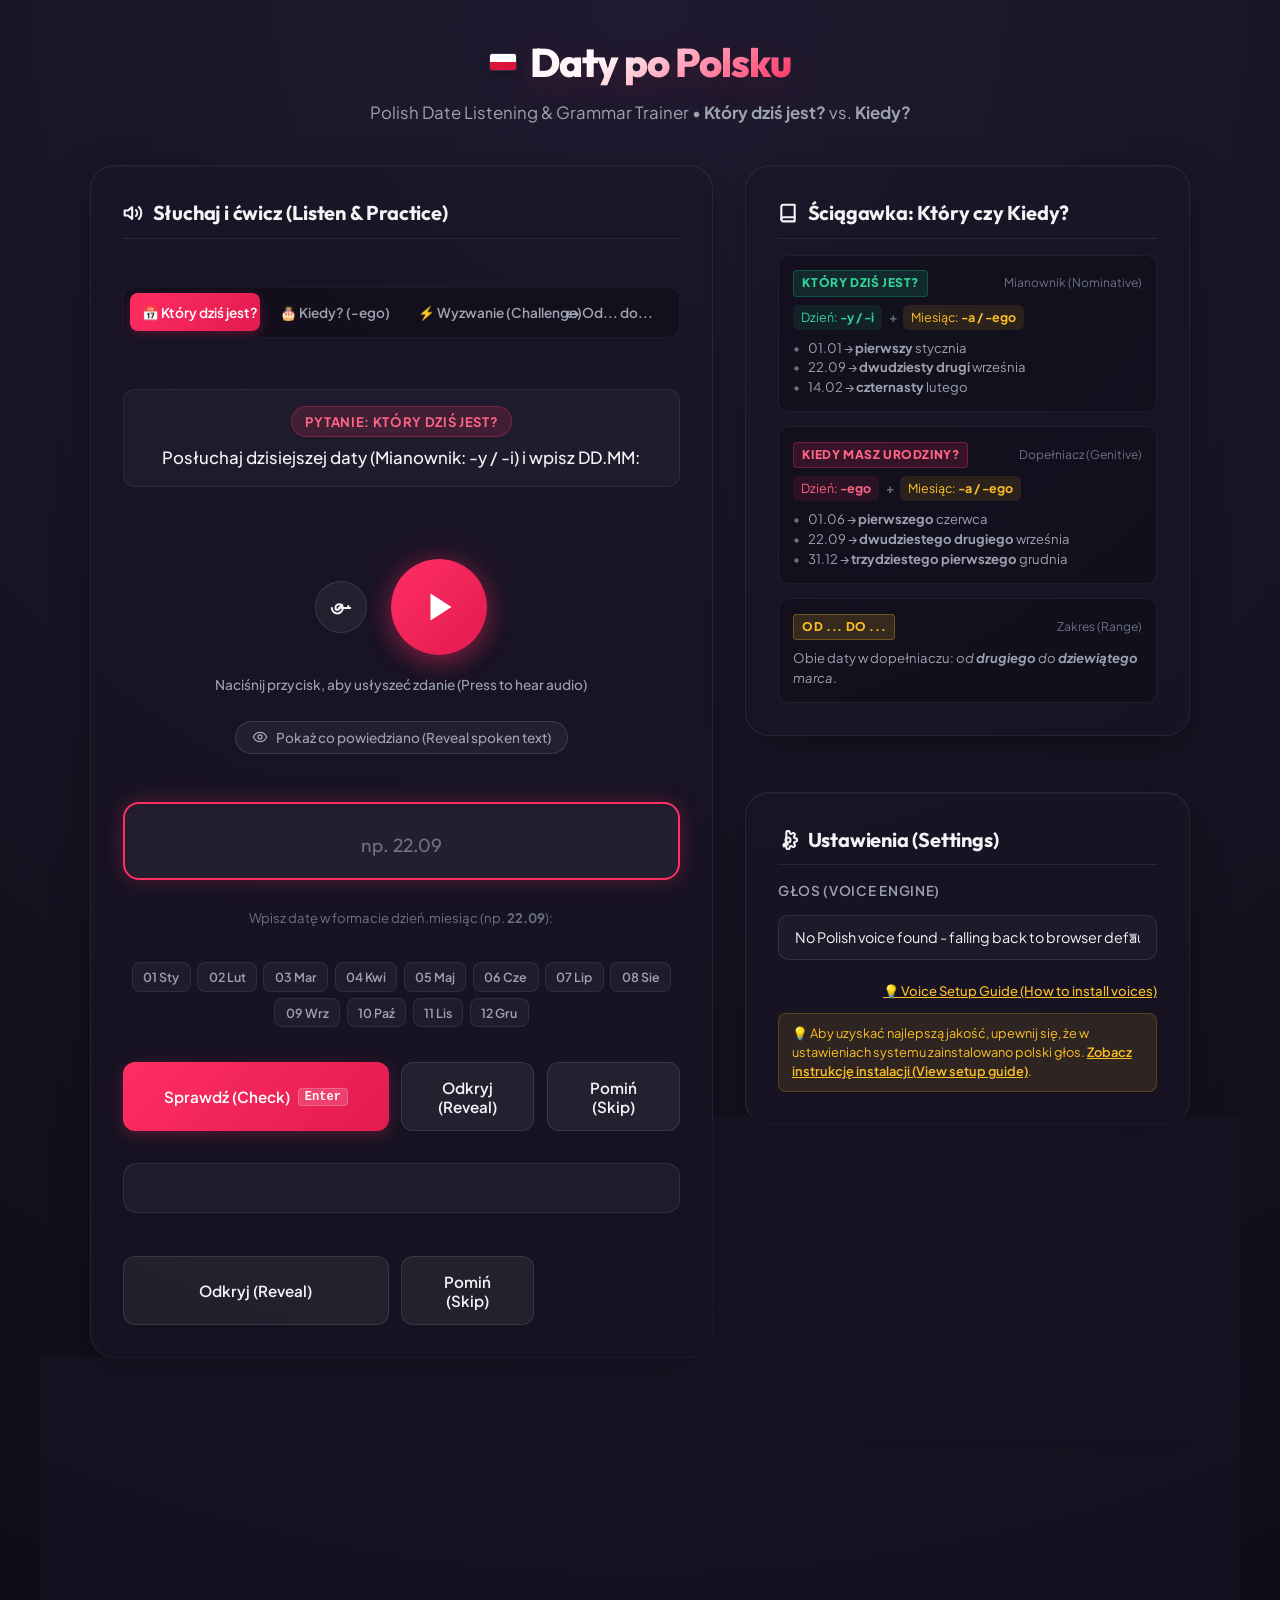
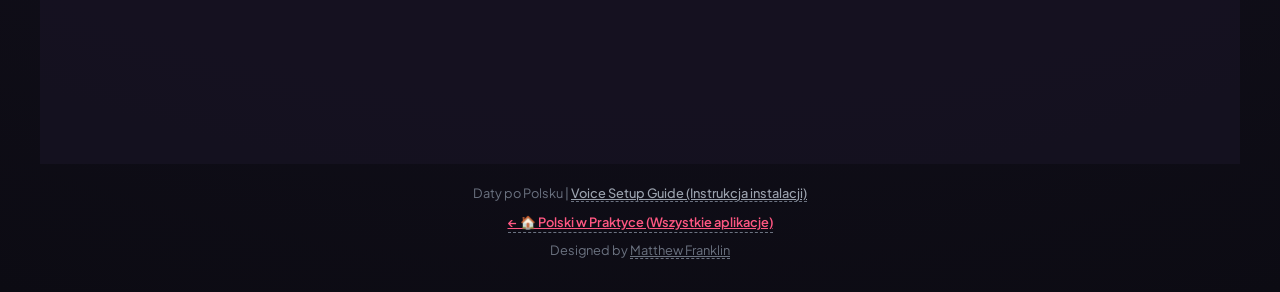
==== commit c39cce77: "Add full spoken Polish sentence reveal and transcript toggle" ====
--- a/index.html
+++ b/index.html
@@ -14,6 +14,31 @@
   <!-- GoatCounter analytics -->
   <script data-goatcounter="https://ippikin.goatcounter.com/count"
           async src="//gc.zgo.at/count.js"></script>
+
+  <!-- Schema.org JSON-LD -->
+  <script type="application/ld+json">
+  {
+    "@context": "https://schema.org",
+    "@type": "WebApplication",
+    "name": "Daty po Polsku - Polish Dates Practice",
+    "url": "https://ippikin.github.io/polish-dates-practice/",
+    "description": "Master Polish calendar dates listening practice and grammatical declensions: Który dziś jest? vs Kiedy? (-y/-i vs -ego) and date ranges (od... do...).",
+    "applicationCategory": "EducationalApplication",
+    "operatingSystem": "All",
+    "browserRequirements": "Requires JavaScript and Web Speech API support",
+    "author": {
+      "@type": "Person",
+      "name": "Matthew Franklin",
+      "url": "https://www.linkedin.com/in/matthew-franklin-eu-uk/"
+    },
+    "inLanguage": ["pl", "en"],
+    "offers": {
+      "@type": "Offer",
+      "price": "0",
+      "priceCurrency": "USD"
+    }
+  }
+  </script>
 </head>
 <body>
   <div class="container">
@@ -83,6 +108,21 @@
             </button>
           </div>
           <div class="audio-hint" id="audio-hint">Naciśnij przycisk, aby usłyszeć zdanie (Press to hear audio)</div>
+
+          <!-- Transcript / Spoken Text Reveal Toggle -->
+          <div class="transcript-wrapper">
+            <button type="button" class="transcript-toggle-btn" id="transcript-toggle-btn" title="Pokaż lub ukryj co dokładnie powiedziano po polsku">
+              <svg width="16" height="16" viewBox="0 0 24 24" fill="none" stroke="currentColor" stroke-width="2" stroke-linecap="round" stroke-linejoin="round">
+                <path d="M2 12s3-7 10-7 10 7 10 7-3 7-10 7-10-7-10-7Z"/>
+                <circle cx="12" cy="12" r="3"/>
+              </svg>
+              <span id="transcript-btn-label">Pokaż co powiedziano (Reveal spoken text)</span>
+            </button>
+            <div class="spoken-transcript-card hidden" id="spoken-transcript-card">
+              <div class="spoken-transcript-label">🗣️ Wymówione zdanie (Spoken in Polish):</div>
+              <div class="spoken-transcript-text" id="spoken-transcript-text"></div>
+            </div>
+          </div>
         </div>
 
         <!-- Input Form (Standard Date Input) -->
@@ -137,6 +177,9 @@
           <div class="feedback-details" id="feedback-message">
             Data: <strong>01.06</strong>
           </div>
+          <div class="feedback-spoken" id="feedback-spoken">
+            🗣️ Co powiedziano (What was said): <span class="polish-spoken-sentence" id="feedback-spoken-text"></span>
+          </div>
           <div class="feedback-spelling" id="feedback-spelling">
             Słownie (In words): <span class="polish-spelling-highlight">pierwszego czerwca</span>
           </div>
--- a/style.css
+++ b/style.css
@@ -268,6 +268,76 @@
   gap: 0.4rem;
 }
 
+/* Transcript Toggle & Spoken Reveal Card */
+.transcript-wrapper {
+  display: flex;
+  flex-direction: column;
+  align-items: center;
+  gap: 0.6rem;
+  margin-top: 0.4rem;
+  width: 100%;
+}
+
+.transcript-toggle-btn {
+  background: rgba(255, 255, 255, 0.05);
+  border: 1px solid rgba(255, 255, 255, 0.12);
+  color: var(--text-secondary);
+  font-family: var(--font-sans);
+  font-size: 0.85rem;
+  font-weight: 500;
+  padding: 0.45rem 1rem;
+  border-radius: 20px;
+  cursor: pointer;
+  display: inline-flex;
+  align-items: center;
+  gap: 0.5rem;
+  transition: var(--transition-smooth);
+}
+
+.transcript-toggle-btn:hover {
+  background: rgba(255, 255, 255, 0.1);
+  color: var(--text-primary);
+  border-color: rgba(255, 255, 255, 0.22);
+}
+
+.transcript-toggle-btn.active {
+  background: rgba(255, 46, 99, 0.15);
+  border-color: var(--accent-red);
+  color: #ff9bbb;
+}
+
+.spoken-transcript-card {
+  width: 100%;
+  background: rgba(0, 0, 0, 0.35);
+  border: 1px solid rgba(255, 255, 255, 0.08);
+  border-left: 3px solid var(--accent-red);
+  border-radius: 10px;
+  padding: 0.85rem 1.1rem;
+  text-align: left;
+  box-shadow: 0 4px 15px rgba(0, 0, 0, 0.2);
+  animation: fadeInDown 0.3s ease-out;
+}
+
+.spoken-transcript-card.hidden {
+  display: none !important;
+}
+
+.spoken-transcript-label {
+  font-size: 0.75rem;
+  font-weight: 700;
+  text-transform: uppercase;
+  letter-spacing: 0.05em;
+  color: var(--text-secondary);
+  margin-bottom: 0.35rem;
+}
+
+.spoken-transcript-text {
+  font-size: 1.1rem;
+  font-weight: 600;
+  color: var(--text-primary);
+  line-height: 1.45;
+}
+
 /* Practice Input Form */
 .input-form {
   display: flex;
@@ -450,6 +520,21 @@
   font-size: 1.1rem;
 }
 
+.feedback-spoken {
+  font-size: 1.05rem;
+  background: rgba(0, 0, 0, 0.25);
+  padding: 0.75rem 1rem;
+  border-radius: 10px;
+  border: 1px solid rgba(255, 255, 255, 0.08);
+  line-height: 1.45;
+  color: var(--text-primary);
+}
+
+.polish-spoken-sentence {
+  font-weight: 600;
+  color: #ffffff;
+}
+
 .feedback-spelling {
   font-size: 1rem;
   background: rgba(0, 0, 0, 0.2);
@@ -779,6 +864,19 @@
   color: var(--text-primary);
   background: rgba(255, 255, 255, 0.08);
   transform: scale(1.1);
+}
+
+.history-spoken {
+  font-size: 0.88rem;
+  color: var(--text-primary);
+  padding-left: 1.5rem;
+  font-weight: 500;
+  line-height: 1.35;
+}
+
+.history-spoken .polish-spelling-highlight {
+  color: var(--accent-red-hover);
+  font-weight: 600;
 }
 
 .history-spelling {
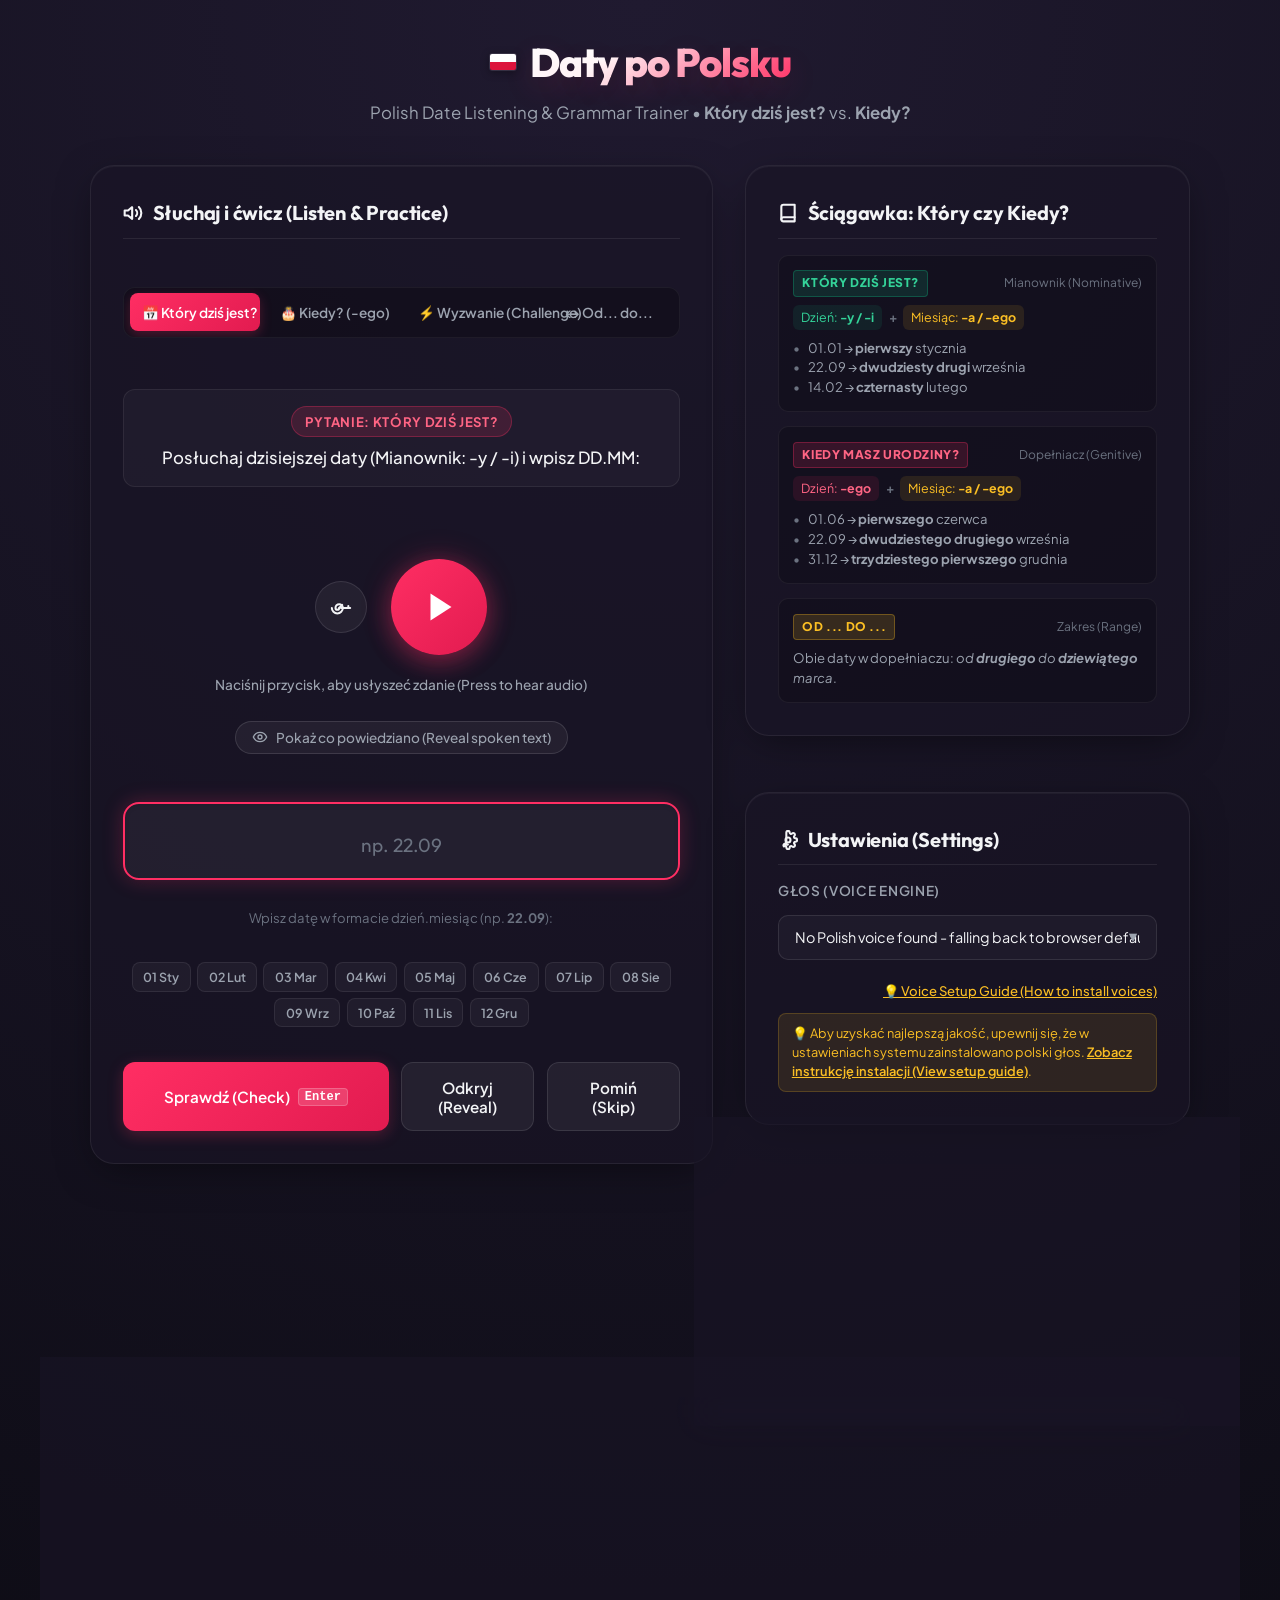
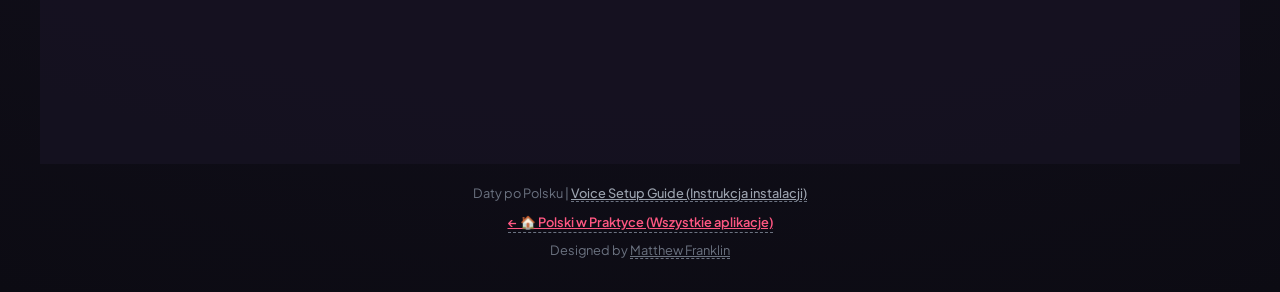
==== commit f31de0b1: "Fix mode display with global .hidden CSS rule and add 1/2 keyboard shortcuts in Challenge mode" ====
--- a/index.html
+++ b/index.html
@@ -8,7 +8,7 @@
   <meta name="msvalidate.01" content="9C61C7104EEFD86EE01BC7C913FAF955" />
   <title>Daty po Polsku | Polish Dates (Który vs Kiedy) Practice</title>
   <meta name="description" content="Master Polish calendar dates listening practice and grammatical declensions: Który dziś jest? vs Kiedy? (-y/-i vs -ego) and date ranges (od... do...).">
-  <link rel="stylesheet" href="style.css">
+  <link rel="stylesheet" href="style.css?v=4">
   <link rel="icon" type="image/svg+xml" href="favicon.svg">
 
   <!-- GoatCounter analytics -->
@@ -338,6 +338,6 @@
     </footer>
   </div>
 
-  <script src="app.js?v=1"></script>
+  <script src="app.js?v=4"></script>
 </body>
 </html>
--- a/style.css
+++ b/style.css
@@ -40,6 +40,10 @@
   padding: 0;
 }
 
+.hidden {
+  display: none !important;
+}
+
 body {
   font-family: var(--font-sans);
   background: var(--bg-gradient);
@@ -396,6 +400,18 @@
   -moz-appearance: textfield;
 }
 
+@keyframes inputErrorShake {
+  0%, 100% { transform: translateX(0); }
+  20%, 60% { transform: translateX(-8px); }
+  40%, 80% { transform: translateX(8px); }
+}
+
+.input-field.input-error-shake {
+  animation: inputErrorShake 0.4s ease-in-out;
+  border-color: var(--accent-red) !important;
+  box-shadow: 0 0 15px var(--accent-red-glow) !important;
+}
+
 .form-buttons {
   display: grid;
   grid-template-columns: 2fr 1fr 1fr;
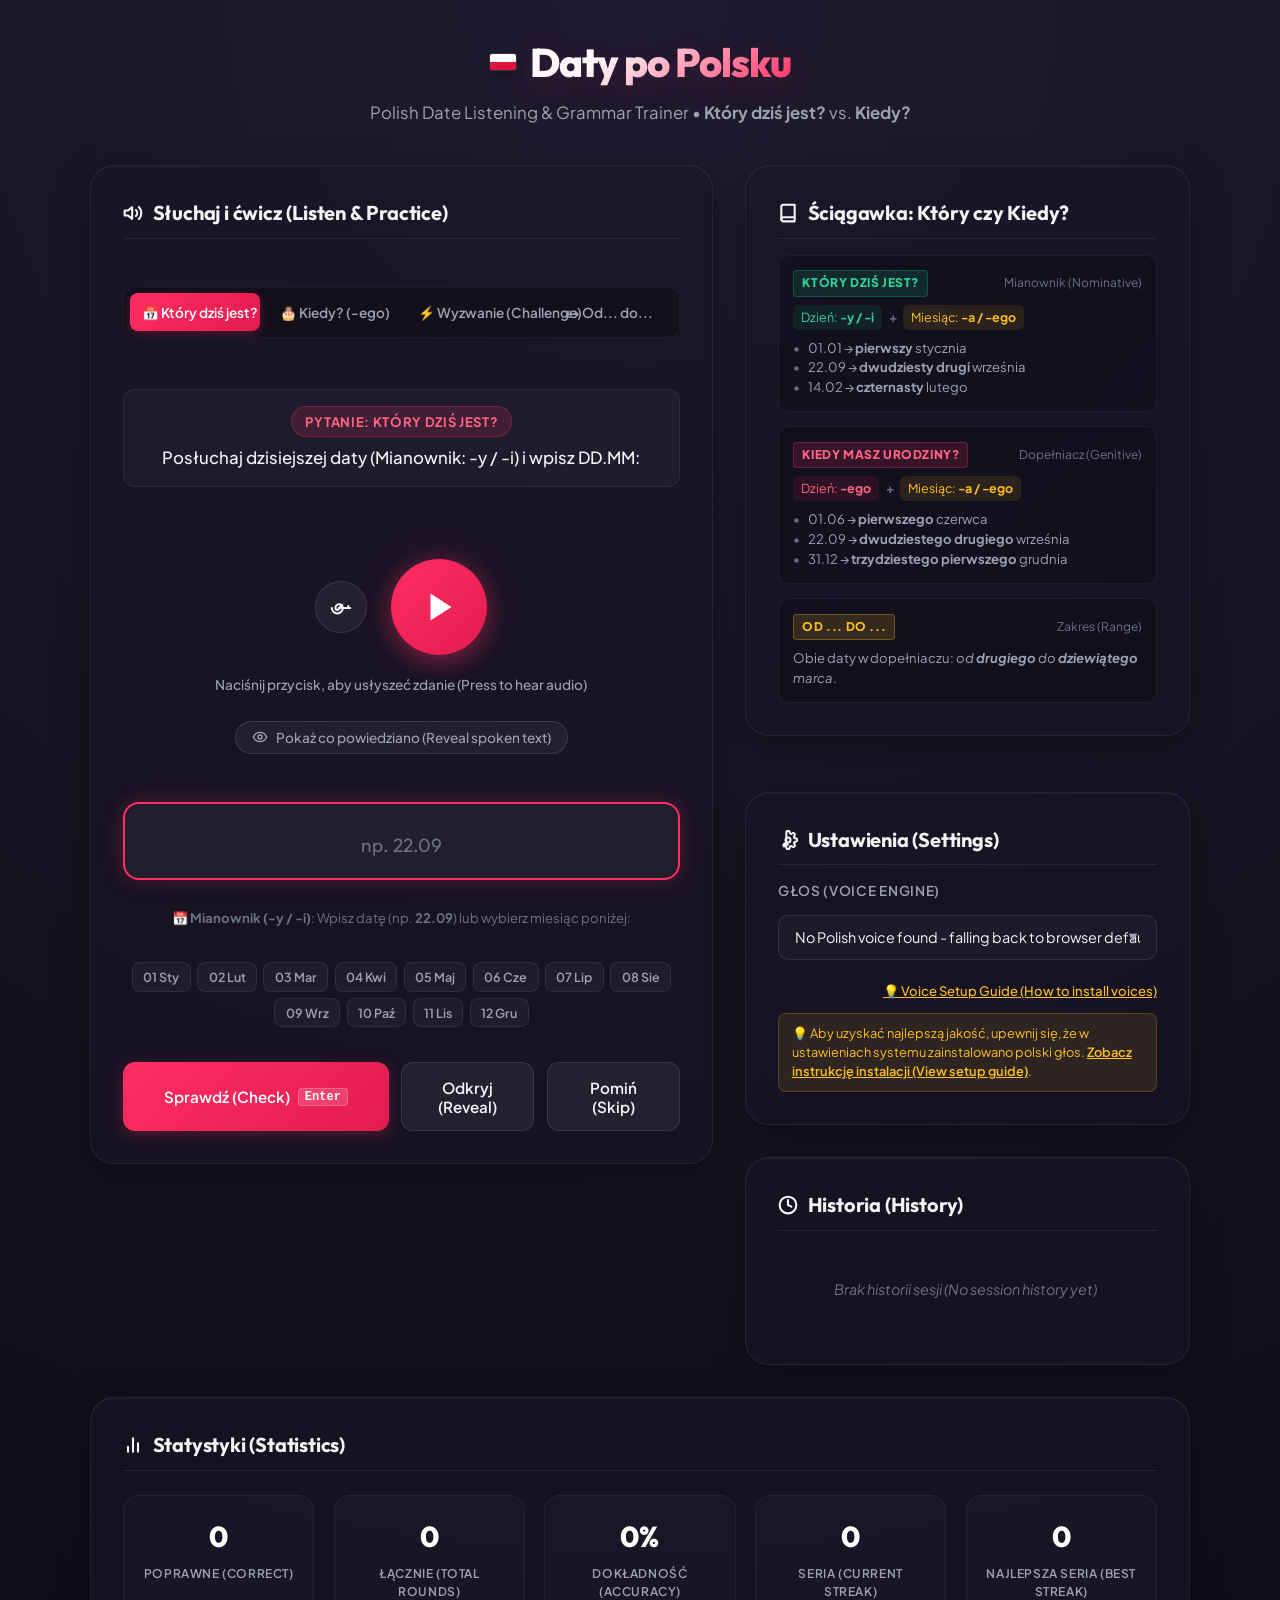
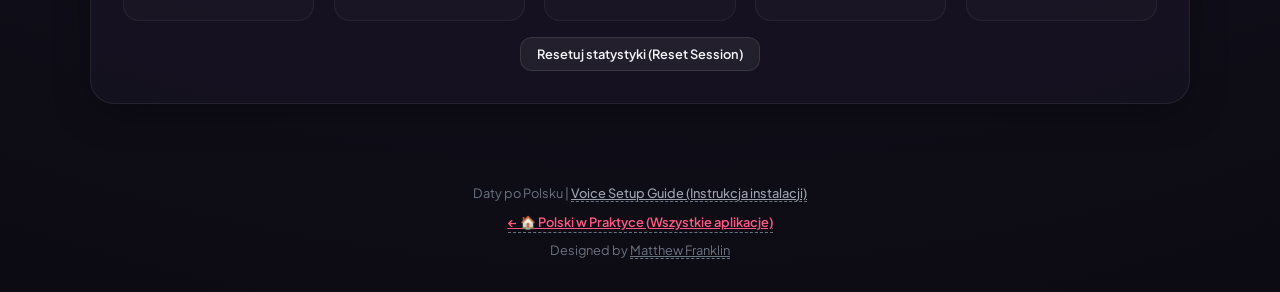
==== commit 3d1b12d2: "Make helpers and cheat sheet rules dynamically context-specific per selected mode" ====
--- a/index.html
+++ b/index.html
@@ -8,7 +8,7 @@
   <meta name="msvalidate.01" content="9C61C7104EEFD86EE01BC7C913FAF955" />
   <title>Daty po Polsku | Polish Dates (Który vs Kiedy) Practice</title>
   <meta name="description" content="Master Polish calendar dates listening practice and grammatical declensions: Który dziś jest? vs Kiedy? (-y/-i vs -ego) and date ranges (od... do...).">
-  <link rel="stylesheet" href="style.css?v=4">
+  <link rel="stylesheet" href="style.css?v=5">
   <link rel="icon" type="image/svg+xml" href="favicon.svg">
 
   <!-- GoatCounter analytics -->
@@ -338,6 +338,6 @@
     </footer>
   </div>
 
-  <script src="app.js?v=4"></script>
+  <script src="app.js?v=5"></script>
 </body>
 </html>
--- a/style.css
+++ b/style.css
@@ -1184,6 +1184,33 @@
   border: 1px solid rgba(255, 255, 255, 0.06);
   border-radius: 10px;
   padding: 0.9rem;
+  transition: var(--transition-smooth);
+}
+
+.rule-box.active-rule {
+  border-color: rgba(255, 255, 255, 0.35);
+  box-shadow: 0 0 20px rgba(255, 46, 99, 0.18);
+  background: rgba(255, 255, 255, 0.05);
+  transform: translateY(-2px);
+}
+
+.rule-box.active-rule.rule-ktory {
+  border-color: rgba(16, 185, 129, 0.5);
+  box-shadow: 0 0 20px rgba(16, 185, 129, 0.2);
+}
+
+.rule-box.active-rule.rule-kiedy {
+  border-color: rgba(255, 46, 99, 0.5);
+  box-shadow: 0 0 20px rgba(255, 46, 99, 0.2);
+}
+
+.rule-box.active-rule.rule-od-do {
+  border-color: rgba(251, 191, 36, 0.5);
+  box-shadow: 0 0 20px rgba(251, 191, 36, 0.2);
+}
+
+.rule-box.dimmed-rule {
+  opacity: 0.38;
 }
 
 .rule-header {
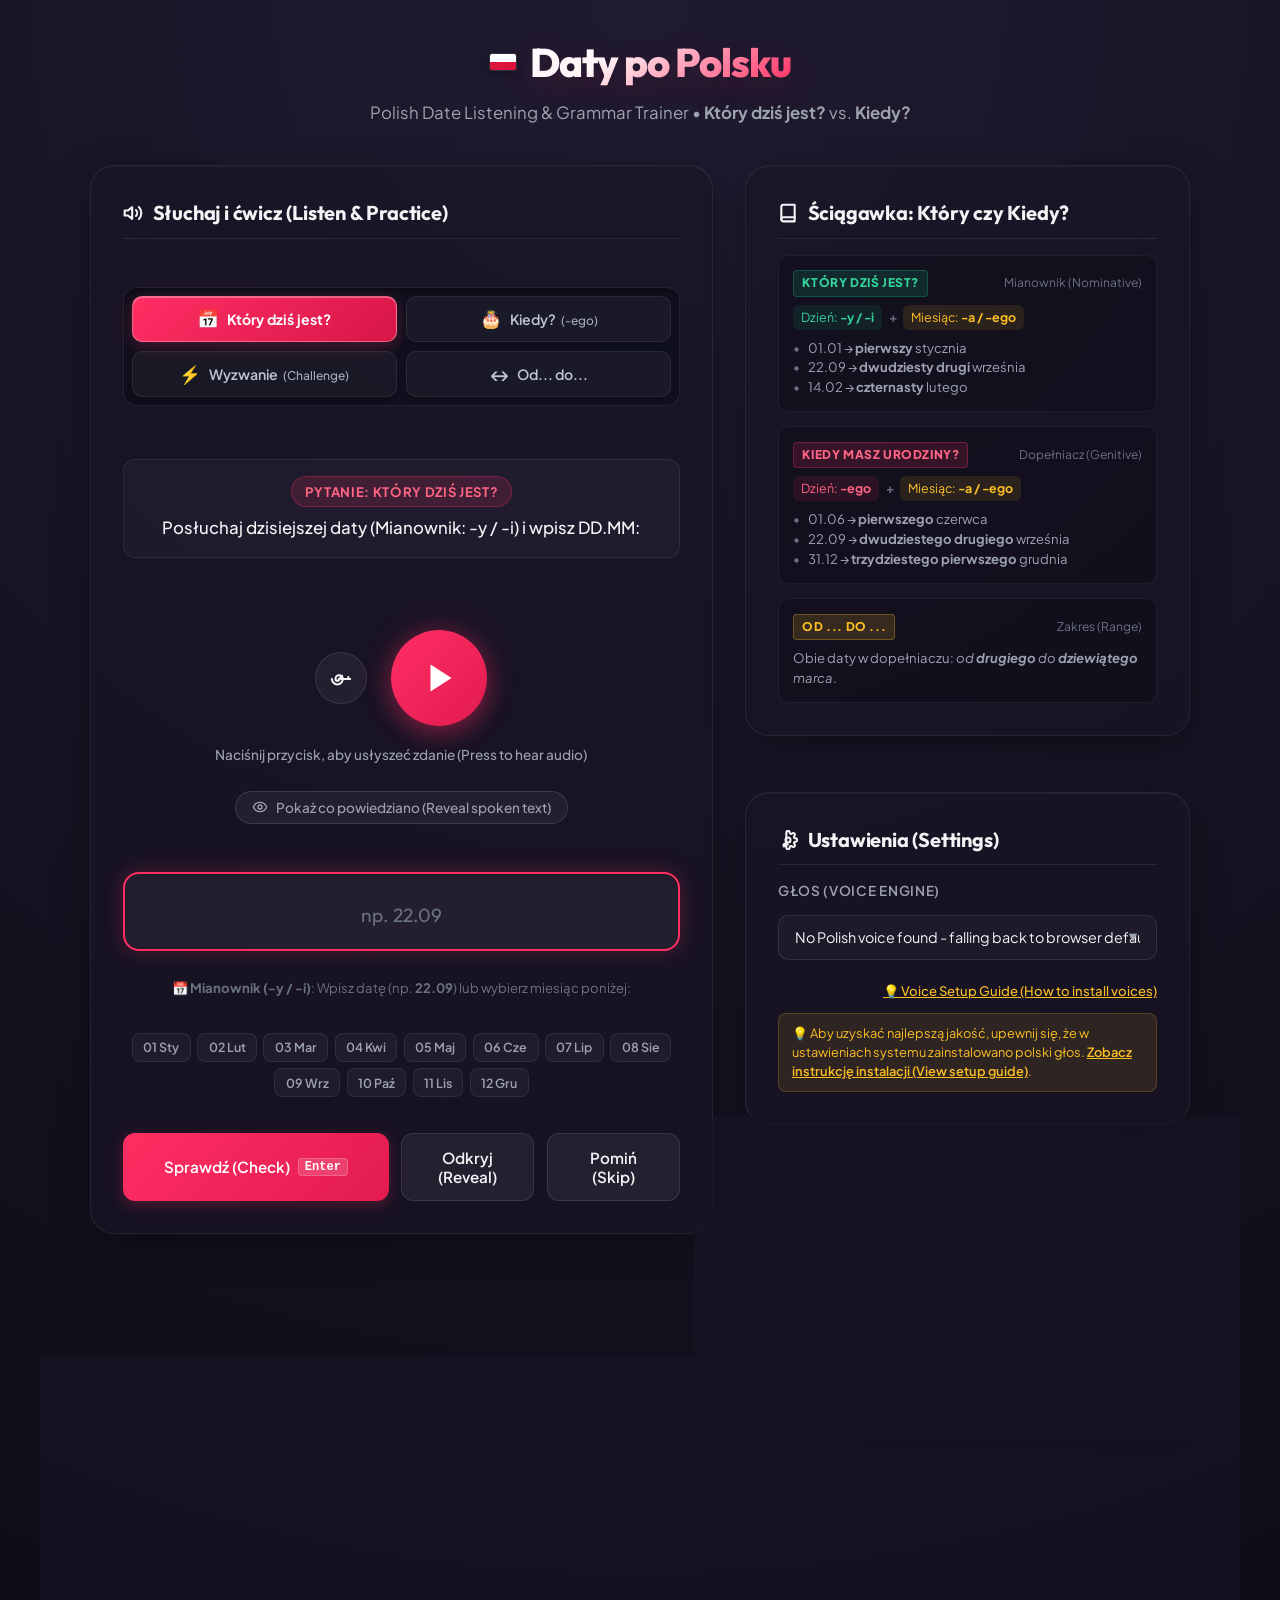
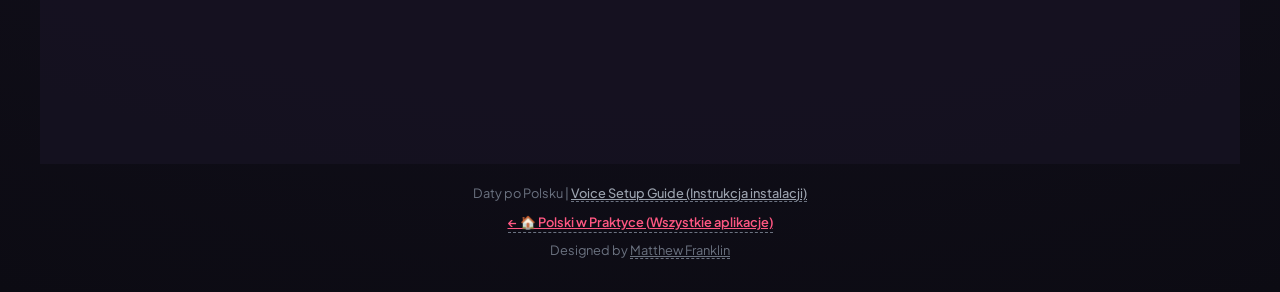
==== commit 8644ae8b: "Optimize mode selector tabs for web and mobile with responsive 2x2 grid" ====
--- a/index.html
+++ b/index.html
@@ -8,7 +8,7 @@
   <meta name="msvalidate.01" content="9C61C7104EEFD86EE01BC7C913FAF955" />
   <title>Daty po Polsku | Polish Dates (Który vs Kiedy) Practice</title>
   <meta name="description" content="Master Polish calendar dates listening practice and grammatical declensions: Który dziś jest? vs Kiedy? (-y/-i vs -ego) and date ranges (od... do...).">
-  <link rel="stylesheet" href="style.css?v=5">
+  <link rel="stylesheet" href="style.css?v=6">
   <link rel="icon" type="image/svg+xml" href="favicon.svg">
 
   <!-- GoatCounter analytics -->
@@ -67,18 +67,22 @@
         </div>
 
         <!-- Mode Selector Tabs -->
-        <div class="mode-tabs" role="tablist">
-          <button class="mode-tab active" data-mode="ktory" title="Mianownik (-y / -i): Dziś jest...">
-            📅 Który dziś jest?
+        <div class="mode-tabs" role="tablist" aria-label="Wybierz tryb ćwiczeń (Select practice mode)">
+          <button class="mode-tab active" data-mode="ktory" role="tab" aria-selected="true" title="Mianownik (-y / -i): Dziś jest...">
+            <span class="mode-tab-icon">📅</span>
+            <span class="mode-tab-label">Który dziś jest?</span>
           </button>
-          <button class="mode-tab" data-mode="kiedy" title="Dopełniacz (-ego): Urodziny mam...">
-            🎂 Kiedy? (-ego)
+          <button class="mode-tab" data-mode="kiedy" role="tab" aria-selected="false" title="Dopełniacz (-ego): Urodziny mam...">
+            <span class="mode-tab-icon">🎂</span>
+            <span class="mode-tab-label">Kiedy? <span class="mode-tab-sub">(-ego)</span></span>
           </button>
-          <button class="mode-tab" data-mode="challenge" title="Grammar Challenge: Wybierz poprawną końcówkę">
-            ⚡ Wyzwanie (Challenge)
+          <button class="mode-tab" data-mode="challenge" role="tab" aria-selected="false" title="Grammar Challenge: Wybierz poprawną końcówkę">
+            <span class="mode-tab-icon">⚡</span>
+            <span class="mode-tab-label">Wyzwanie <span class="mode-tab-sub">(Challenge)</span></span>
           </button>
-          <button class="mode-tab" data-mode="ranges" title="Zakres dat: Od... do...">
-            ↔️ Od... do...
+          <button class="mode-tab" data-mode="ranges" role="tab" aria-selected="false" title="Zakres dat: Od... do...">
+            <span class="mode-tab-icon">↔️</span>
+            <span class="mode-tab-label">Od... do...</span>
           </button>
         </div>
 
@@ -338,6 +342,6 @@
     </footer>
   </div>
 
-  <script src="app.js?v=5"></script>
+  <script src="app.js?v=6"></script>
 </body>
 </html>
--- a/style.css
+++ b/style.css
@@ -151,6 +151,13 @@
   box-shadow: 0 15px 50px -10px rgba(0, 0, 0, 0.6), 0 0 30px rgba(255, 46, 99, 0.03);
 }
 
+@media (max-width: 600px) {
+  .glass-panel {
+    padding: 1.35rem 1rem;
+    border-radius: 18px;
+  }
+}
+
 /* Main Practice Card */
 .practice-card {
   display: flex;
@@ -989,42 +996,102 @@
    ======================================================== */
 
 .mode-tabs {
-  display: flex;
+  display: grid;
+  grid-template-columns: repeat(2, 1fr);
+  gap: 0.6rem;
+  margin-bottom: 1.3rem;
+  background: rgba(13, 16, 27, 0.65);
+  padding: 0.5rem;
+  border-radius: 14px;
+  border: 1px solid rgba(255, 255, 255, 0.08);
+  box-shadow: inset 0 2px 6px rgba(0, 0, 0, 0.35);
+}
+
+.mode-tab {
+  display: flex;
+  align-items: center;
+  justify-content: center;
   gap: 0.5rem;
-  margin-bottom: 1.2rem;
-  background: rgba(0, 0, 0, 0.25);
-  padding: 0.35rem;
-  border-radius: 12px;
-  border: 1px solid rgba(255, 255, 255, 0.05);
-  overflow-x: auto;
-}
-
-.mode-tab {
-  flex: 1;
-  min-width: 130px;
-  background: transparent;
-  border: none;
-  color: var(--text-secondary);
+  background: rgba(255, 255, 255, 0.04);
+  border: 1px solid rgba(255, 255, 255, 0.08);
+  color: #c0c5d5;
   font-family: var(--font-sans);
-  font-size: 0.85rem;
+  font-size: 0.88rem;
   font-weight: 600;
-  padding: 0.65rem 0.8rem;
-  border-radius: 8px;
+  padding: 0.75rem 0.6rem;
+  min-height: 46px;
+  border-radius: 10px;
   cursor: pointer;
-  transition: var(--transition-smooth);
+  transition: all 0.2s cubic-bezier(0.16, 1, 0.3, 1);
   text-align: center;
-  white-space: nowrap;
+  user-select: none;
+  box-shadow: 0 2px 5px rgba(0, 0, 0, 0.15);
 }
 
 .mode-tab:hover {
-  color: var(--text-primary);
-  background: rgba(255, 255, 255, 0.05);
+  color: #ffffff;
+  background: rgba(255, 255, 255, 0.09);
+  border-color: rgba(255, 255, 255, 0.2);
+  transform: translateY(-1px);
+  box-shadow: 0 4px 10px rgba(0, 0, 0, 0.25);
+}
+
+.mode-tab:active {
+  transform: translateY(0);
 }
 
 .mode-tab.active {
-  background: linear-gradient(135deg, var(--accent-red) 0%, #e21b50 100%);
+  background: linear-gradient(135deg, var(--accent-red) 0%, #d81648 100%);
   color: #ffffff;
-  box-shadow: 0 4px 12px var(--accent-red-glow);
+  border-color: rgba(255, 255, 255, 0.3);
+  box-shadow: 0 4px 16px var(--accent-red-glow), inset 0 1px 1px rgba(255, 255, 255, 0.35);
+  font-weight: 700;
+}
+
+.mode-tab-icon {
+  font-size: 1.1rem;
+  line-height: 1;
+  flex-shrink: 0;
+}
+
+.mode-tab-label {
+  display: inline-flex;
+  align-items: baseline;
+  gap: 0.3rem;
+  flex-wrap: wrap;
+  justify-content: center;
+}
+
+.mode-tab-sub {
+  font-size: 0.75rem;
+  opacity: 0.85;
+  font-weight: 500;
+}
+
+@media (max-width: 520px) {
+  .mode-tabs {
+    gap: 0.45rem;
+    padding: 0.4rem;
+    margin-bottom: 1.1rem;
+  }
+  .mode-tab {
+    font-size: 0.8rem;
+    padding: 0.65rem 0.35rem;
+    min-height: 44px;
+    gap: 0.35rem;
+  }
+  .mode-tab-icon {
+    font-size: 1rem;
+  }
+  .mode-tab-sub {
+    font-size: 0.7rem;
+  }
+}
+
+@media (max-width: 340px) {
+  .mode-tabs {
+    grid-template-columns: 1fr;
+  }
 }
 
 /* Context Banner */
